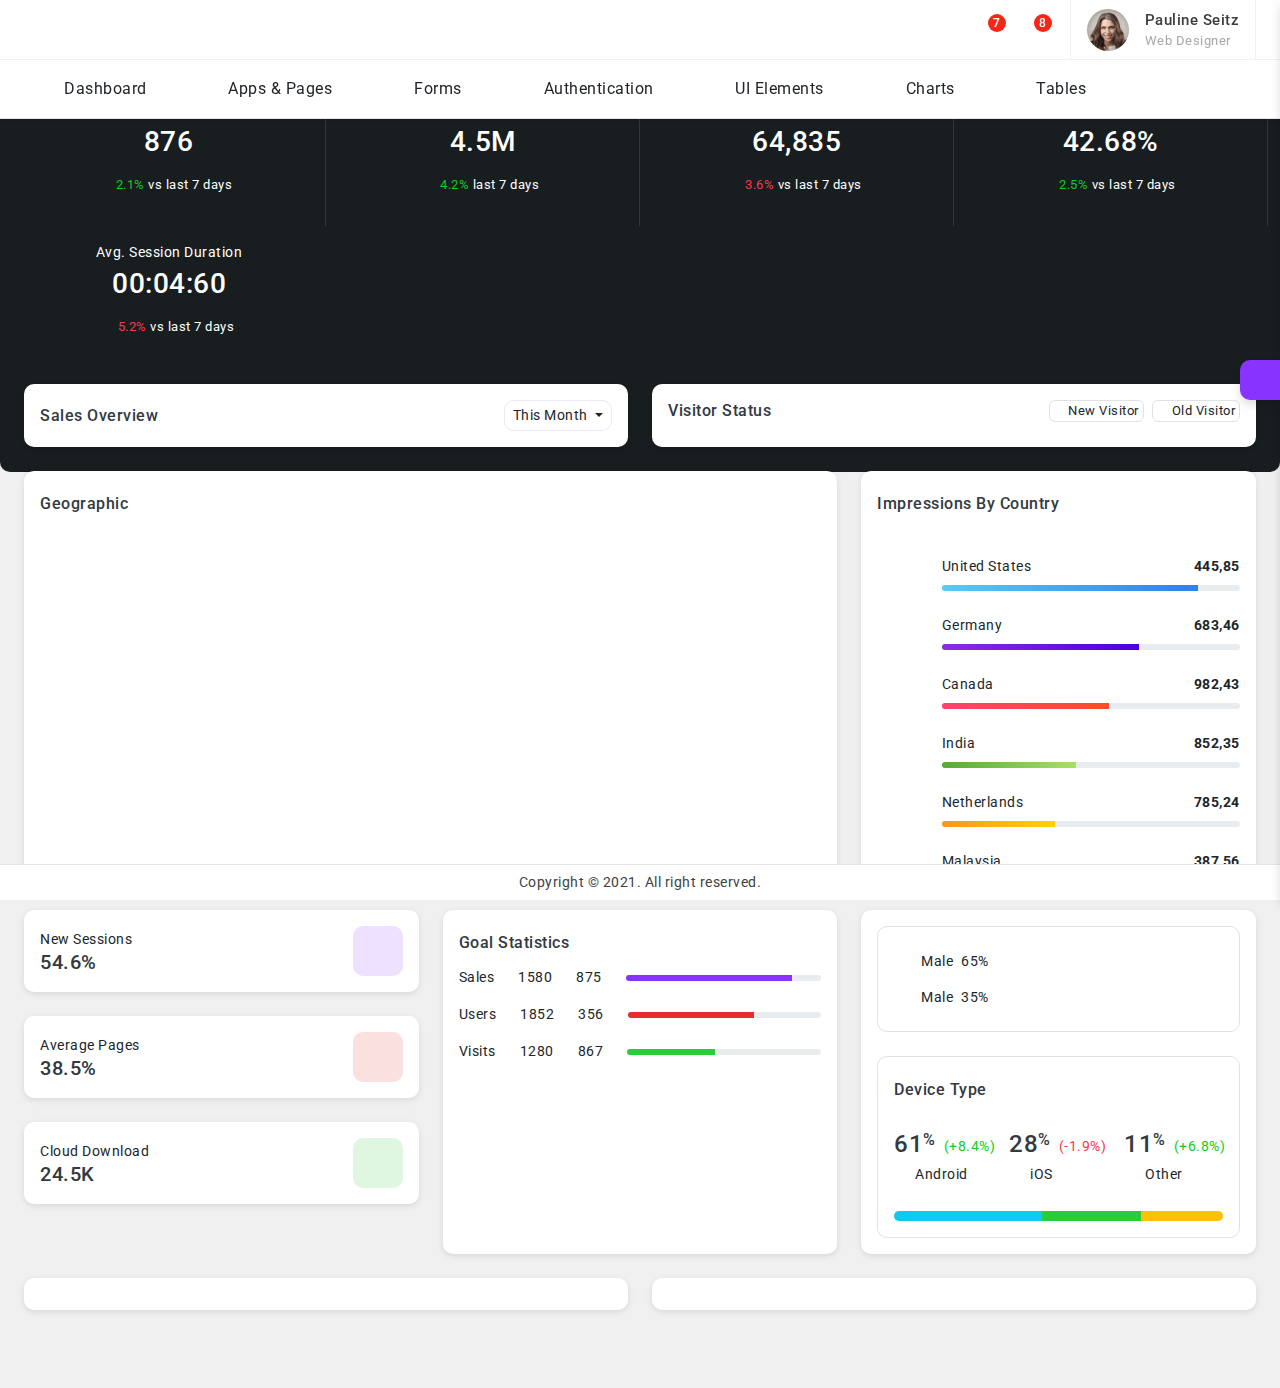
==== PetShelter/index.html @ c61b4581 "Added Bootstrap" ====
<!doctype html>
<html lang="en">

<head>
	<!-- Required meta tags -->
	<meta charset="utf-8">
	<meta name="viewport" content="width=device-width, initial-scale=1">
	<!--favicon-->
	<link rel="icon" href="assets/images/favicon-32x32.png" type="image/png" />
	<!--plugins-->
	<link href="assets/plugins/simplebar/css/simplebar.css" rel="stylesheet" />
	<link href="assets/plugins/perfect-scrollbar/css/perfect-scrollbar.css" rel="stylesheet" />
	<link href="assets/plugins/highcharts/css/highcharts.css" rel="stylesheet" />
	<link href="assets/plugins/vectormap/jquery-jvectormap-2.0.2.css" rel="stylesheet" />
	<!-- loader-->
	<link href="assets/css/pace.min.css" rel="stylesheet" />
	<script src="assets/js/pace.min.js"></script>
	<!-- Bootstrap CSS -->
	<link href="assets/css/bootstrap.min.css" rel="stylesheet">
	<link href="assets/css/bootstrap-extended.css" rel="stylesheet">
	<link href="https://fonts.googleapis.com/css2?family=Roboto:wght@400;500&display=swap" rel="stylesheet">
	<link href="assets/css/app.css" rel="stylesheet">
	<link href="assets/css/icons.css" rel="stylesheet">
	<!-- Theme Style CSS -->
	<link rel="stylesheet" href="assets/css/dark-theme.css" />
	<link rel="stylesheet" href="assets/css/semi-dark.css" />
	<link rel="stylesheet" href="assets/css/header-colors.css" />
	<title>Synadmin – Bootstrap5 Admin Template</title>
</head>

<body>
	<!--wrapper-->
	<div class="wrapper">
		<!--start header wrapper-->	
		<div class="header-wrapper">
			<!--start header -->
			<header>
				<div class="topbar d-flex align-items-center">
					<nav class="navbar navbar-expand gap-3">
						<div class="topbar-logo-header">
							<div class="">
								<img src="assets/images/logo-icon.png" class="logo-icon" alt="logo icon">
							</div>
							<div class="">
								<h4 class="logo-text">Synadmin</h4>
							</div>
						</div>
						<div class="mobile-toggle-menu d-block d-lg-none" data-bs-toggle="offcanvas" data-bs-target="#offcanvasNavbar"><i class='bx bx-menu'></i></div>
						<div class="top-menu-left d-none d-lg-block">
							<ul class="nav">
							  <li class="nav-item">
								<a class="nav-link" href="app-emailbox.html"><i class='bx bx-envelope'></i></a>
							  </li>
							  <li class="nav-item">
								<a class="nav-link" href="app-chat-box.html"><i class='bx bx-message'></i></a>
							  </li>
							  <li class="nav-item">
								<a class="nav-link" href="app-fullcalender.html"><i class='bx bx-calendar'></i></a>
							  </li>
							  <li class="nav-item">
								  <a class="nav-link" href="app-to-do.html"><i class='bx bx-check-square'></i></a>
							  </li>
						  </ul>
						 </div>
						<div class="search-bar flex-grow-1">
							<div class="position-relative search-bar-box">
								<input type="text" class="form-control search-control" placeholder="Type to search..."> <span class="position-absolute top-50 search-show translate-middle-y"><i class='bx bx-search'></i></span>
								<span class="position-absolute top-50 search-close translate-middle-y"><i class='bx bx-x'></i></span>
							</div>
						</div>
						<div class="top-menu ms-auto">
							<ul class="navbar-nav align-items-center gap-1">
								<li class="nav-item mobile-search-icon">
									<a class="nav-link" href="#"><i class='bx bx-search'></i>
									</a>
								</li>
								<li class="nav-item dark-mode d-none d-sm-flex">
									<a class="nav-link dark-mode-icon" href="javascript:;"><i class='bx bx-moon'></i>
									</a>
								</li>
								<li class="nav-item dropdown dropdown-large">
									<a class="nav-link dropdown-toggle dropdown-toggle-nocaret" href="#" role="button" data-bs-toggle="dropdown" aria-expanded="false">	<i class='bx bx-category'></i>
									</a>
									<div class="dropdown-menu dropdown-menu-end">
										<div class="row row-cols-3 g-3 p-3">
											<div class="col text-center">
												<div class="app-box mx-auto bg-gradient-cosmic text-white"><i class='bx bx-group'></i>
												</div>
												<div class="app-title">Teams</div>
											</div>
											<div class="col text-center">
												<div class="app-box mx-auto bg-gradient-burning text-white"><i class='bx bx-atom'></i>
												</div>
												<div class="app-title">Projects</div>
											</div>
											<div class="col text-center">
												<div class="app-box mx-auto bg-gradient-lush text-white"><i class='bx bx-shield'></i>
												</div>
												<div class="app-title">Tasks</div>
											</div>
											<div class="col text-center">
												<div class="app-box mx-auto bg-gradient-kyoto text-dark"><i class='bx bx-notification'></i>
												</div>
												<div class="app-title">Feeds</div>
											</div>
											<div class="col text-center">
												<div class="app-box mx-auto bg-gradient-blues text-dark"><i class='bx bx-file'></i>
												</div>
												<div class="app-title">Files</div>
											</div>
											<div class="col text-center">
												<div class="app-box mx-auto bg-gradient-moonlit text-white"><i class='bx bx-filter-alt'></i>
												</div>
												<div class="app-title">Alerts</div>
											</div>
										</div>
									</div>
								</li>
								<li class="nav-item dropdown dropdown-large">
									<a class="nav-link dropdown-toggle dropdown-toggle-nocaret position-relative" href="#" role="button" data-bs-toggle="dropdown" aria-expanded="false"> <span class="alert-count">7</span>
										<i class='bx bx-bell'></i>
									</a>
									<div class="dropdown-menu dropdown-menu-end">
										<a href="javascript:;">
											<div class="msg-header">
												<p class="msg-header-title">Notifications</p>
												<p class="msg-header-clear ms-auto">Marks all as read</p>
											</div>
										</a>
										<div class="header-notifications-list">
											<a class="dropdown-item" href="javascript:;">
												<div class="d-flex align-items-center">
													<div class="notify bg-light-primary text-primary"><i class="bx bx-group"></i>
													</div>
													<div class="flex-grow-1">
														<h6 class="msg-name">New Customers<span class="msg-time float-end">14 Sec
													ago</span></h6>
														<p class="msg-info">5 new user registered</p>
													</div>
												</div>
											</a>
											<a class="dropdown-item" href="javascript:;">
												<div class="d-flex align-items-center">
													<div class="notify bg-light-danger text-danger"><i class="bx bx-cart-alt"></i>
													</div>
													<div class="flex-grow-1">
														<h6 class="msg-name">New Orders <span class="msg-time float-end">2 min
													ago</span></h6>
														<p class="msg-info">You have recived new orders</p>
													</div>
												</div>
											</a>
											<a class="dropdown-item" href="javascript:;">
												<div class="d-flex align-items-center">
													<div class="notify bg-light-success text-success"><i class="bx bx-file"></i>
													</div>
													<div class="flex-grow-1">
														<h6 class="msg-name">24 PDF File<span class="msg-time float-end">19 min
													ago</span></h6>
														<p class="msg-info">The pdf files generated</p>
													</div>
												</div>
											</a>
											<a class="dropdown-item" href="javascript:;">
												<div class="d-flex align-items-center">
													<div class="notify bg-light-warning text-warning"><i class="bx bx-send"></i>
													</div>
													<div class="flex-grow-1">
														<h6 class="msg-name">Time Response <span class="msg-time float-end">28 min
													ago</span></h6>
														<p class="msg-info">5.1 min avarage time response</p>
													</div>
												</div>
											</a>
											<a class="dropdown-item" href="javascript:;">
												<div class="d-flex align-items-center">
													<div class="notify bg-light-info text-info"><i class="bx bx-home-circle"></i>
													</div>
													<div class="flex-grow-1">
														<h6 class="msg-name">New Product Approved <span
													class="msg-time float-end">2 hrs ago</span></h6>
														<p class="msg-info">Your new product has approved</p>
													</div>
												</div>
											</a>
											<a class="dropdown-item" href="javascript:;">
												<div class="d-flex align-items-center">
													<div class="notify bg-light-danger text-danger"><i class="bx bx-message-detail"></i>
													</div>
													<div class="flex-grow-1">
														<h6 class="msg-name">New Comments <span class="msg-time float-end">4 hrs
													ago</span></h6>
														<p class="msg-info">New customer comments recived</p>
													</div>
												</div>
											</a>
											<a class="dropdown-item" href="javascript:;">
												<div class="d-flex align-items-center">
													<div class="notify bg-light-success text-success"><i class='bx bx-check-square'></i>
													</div>
													<div class="flex-grow-1">
														<h6 class="msg-name">Your item is shipped <span class="msg-time float-end">5 hrs
													ago</span></h6>
														<p class="msg-info">Successfully shipped your item</p>
													</div>
												</div>
											</a>
											<a class="dropdown-item" href="javascript:;">
												<div class="d-flex align-items-center">
													<div class="notify bg-light-primary text-primary"><i class='bx bx-user-pin'></i>
													</div>
													<div class="flex-grow-1">
														<h6 class="msg-name">New 24 authors<span class="msg-time float-end">1 day
													ago</span></h6>
														<p class="msg-info">24 new authors joined last week</p>
													</div>
												</div>
											</a>
											<a class="dropdown-item" href="javascript:;">
												<div class="d-flex align-items-center">
													<div class="notify bg-light-warning text-warning"><i class='bx bx-door-open'></i>
													</div>
													<div class="flex-grow-1">
														<h6 class="msg-name">Defense Alerts <span class="msg-time float-end">2 weeks
													ago</span></h6>
														<p class="msg-info">45% less alerts last 4 weeks</p>
													</div>
												</div>
											</a>
										</div>
										<a href="javascript:;">
											<div class="text-center msg-footer">View All Notifications</div>
										</a>
									</div>
								</li>
								<li class="nav-item dropdown dropdown-large">
									<a class="nav-link dropdown-toggle dropdown-toggle-nocaret position-relative" href="#" role="button" data-bs-toggle="dropdown" aria-expanded="false"> <span class="alert-count">8</span>
										<i class='bx bx-comment'></i>
									</a>
									<div class="dropdown-menu dropdown-menu-end">
										<a href="javascript:;">
											<div class="msg-header">
												<p class="msg-header-title">Messages</p>
												<p class="msg-header-clear ms-auto">Marks all as read</p>
											</div>
										</a>
										<div class="header-message-list">
											<a class="dropdown-item" href="javascript:;">
												<div class="d-flex align-items-center">
													<div class="user-online">
														<img src="assets/images/avatars/avatar-1.png" class="msg-avatar" alt="user avatar">
													</div>
													<div class="flex-grow-1">
														<h6 class="msg-name">Daisy Anderson <span class="msg-time float-end">5 sec
													ago</span></h6>
														<p class="msg-info">The standard chunk of lorem</p>
													</div>
												</div>
											</a>
											<a class="dropdown-item" href="javascript:;">
												<div class="d-flex align-items-center">
													<div class="user-online">
														<img src="assets/images/avatars/avatar-2.png" class="msg-avatar" alt="user avatar">
													</div>
													<div class="flex-grow-1">
														<h6 class="msg-name">Althea Cabardo <span class="msg-time float-end">14
													sec ago</span></h6>
														<p class="msg-info">Many desktop publishing packages</p>
													</div>
												</div>
											</a>
											<a class="dropdown-item" href="javascript:;">
												<div class="d-flex align-items-center">
													<div class="user-online">
														<img src="assets/images/avatars/avatar-3.png" class="msg-avatar" alt="user avatar">
													</div>
													<div class="flex-grow-1">
														<h6 class="msg-name">Oscar Garner <span class="msg-time float-end">8 min
													ago</span></h6>
														<p class="msg-info">Various versions have evolved over</p>
													</div>
												</div>
											</a>
											<a class="dropdown-item" href="javascript:;">
												<div class="d-flex align-items-center">
													<div class="user-online">
														<img src="assets/images/avatars/avatar-4.png" class="msg-avatar" alt="user avatar">
													</div>
													<div class="flex-grow-1">
														<h6 class="msg-name">Katherine Pechon <span class="msg-time float-end">15
													min ago</span></h6>
														<p class="msg-info">Making this the first true generator</p>
													</div>
												</div>
											</a>
											<a class="dropdown-item" href="javascript:;">
												<div class="d-flex align-items-center">
													<div class="user-online">
														<img src="assets/images/avatars/avatar-5.png" class="msg-avatar" alt="user avatar">
													</div>
													<div class="flex-grow-1">
														<h6 class="msg-name">Amelia Doe <span class="msg-time float-end">22 min
													ago</span></h6>
														<p class="msg-info">Duis aute irure dolor in reprehenderit</p>
													</div>
												</div>
											</a>
											<a class="dropdown-item" href="javascript:;">
												<div class="d-flex align-items-center">
													<div class="user-online">
														<img src="assets/images/avatars/avatar-6.png" class="msg-avatar" alt="user avatar">
													</div>
													<div class="flex-grow-1">
														<h6 class="msg-name">Cristina Jhons <span class="msg-time float-end">2 hrs
													ago</span></h6>
														<p class="msg-info">The passage is attributed to an unknown</p>
													</div>
												</div>
											</a>
											<a class="dropdown-item" href="javascript:;">
												<div class="d-flex align-items-center">
													<div class="user-online">
														<img src="assets/images/avatars/avatar-7.png" class="msg-avatar" alt="user avatar">
													</div>
													<div class="flex-grow-1">
														<h6 class="msg-name">James Caviness <span class="msg-time float-end">4 hrs
													ago</span></h6>
														<p class="msg-info">The point of using Lorem</p>
													</div>
												</div>
											</a>
											<a class="dropdown-item" href="javascript:;">
												<div class="d-flex align-items-center">
													<div class="user-online">
														<img src="assets/images/avatars/avatar-8.png" class="msg-avatar" alt="user avatar">
													</div>
													<div class="flex-grow-1">
														<h6 class="msg-name">Peter Costanzo <span class="msg-time float-end">6 hrs
													ago</span></h6>
														<p class="msg-info">It was popularised in the 1960s</p>
													</div>
												</div>
											</a>
											<a class="dropdown-item" href="javascript:;">
												<div class="d-flex align-items-center">
													<div class="user-online">
														<img src="assets/images/avatars/avatar-9.png" class="msg-avatar" alt="user avatar">
													</div>
													<div class="flex-grow-1">
														<h6 class="msg-name">David Buckley <span class="msg-time float-end">2 hrs
													ago</span></h6>
														<p class="msg-info">Various versions have evolved over</p>
													</div>
												</div>
											</a>
											<a class="dropdown-item" href="javascript:;">
												<div class="d-flex align-items-center">
													<div class="user-online">
														<img src="assets/images/avatars/avatar-10.png" class="msg-avatar" alt="user avatar">
													</div>
													<div class="flex-grow-1">
														<h6 class="msg-name">Thomas Wheeler <span class="msg-time float-end">2 days
													ago</span></h6>
														<p class="msg-info">If you are going to use a passage</p>
													</div>
												</div>
											</a>
											<a class="dropdown-item" href="javascript:;">
												<div class="d-flex align-items-center">
													<div class="user-online">
														<img src="assets/images/avatars/avatar-11.png" class="msg-avatar" alt="user avatar">
													</div>
													<div class="flex-grow-1">
														<h6 class="msg-name">Johnny Seitz <span class="msg-time float-end">5 days
													ago</span></h6>
														<p class="msg-info">All the Lorem Ipsum generators</p>
													</div>
												</div>
											</a>
										</div>
										<a href="javascript:;">
											<div class="text-center msg-footer">View All Messages</div>
										</a>
									</div>
								</li>
							</ul>
						</div>
						<div class="user-box dropdown px-3">
							<a class="d-flex align-items-center nav-link dropdown-toggle dropdown-toggle-nocaret" href="#" role="button" data-bs-toggle="dropdown" aria-expanded="false">
								<img src="assets/images/avatars/avatar-2.png" class="user-img" alt="user avatar">
								<div class="user-info ps-3">
									<p class="user-name mb-0">Pauline Seitz</p>
									<p class="designattion mb-0">Web Designer</p>
								</div>
							</a>
							<ul class="dropdown-menu dropdown-menu-end">
								<li><a class="dropdown-item" href="javascript:;"><i class="bx bx-user"></i><span>Profile</span></a>
								</li>
								<li><a class="dropdown-item" href="javascript:;"><i class="bx bx-cog"></i><span>Settings</span></a>
								</li>
								<li><a class="dropdown-item" href="javascript:;"><i class='bx bx-home-circle'></i><span>Dashboard</span></a>
								</li>
								<li><a class="dropdown-item" href="javascript:;"><i class='bx bx-dollar-circle'></i><span>Earnings</span></a>
								</li>
								<li><a class="dropdown-item" href="javascript:;"><i class='bx bx-download'></i><span>Downloads</span></a>
								</li>
								<li>
									<div class="dropdown-divider mb-0"></div>
								</li>
								<li><a class="dropdown-item" href="javascript:;"><i class='bx bx-log-out-circle'></i><span>Logout</span></a>
								</li>
							</ul>
						</div>
					</nav>
				</div>
			</header>
			<!--end header -->
			<!--navigation-->
			<div class="primary-menu">
				<nav class="navbar navbar-expand-lg align-items-center">
				   <div class="offcanvas offcanvas-start" tabindex="-1" id="offcanvasNavbar" aria-labelledby="offcanvasNavbarLabel">
					 <div class="offcanvas-header border-bottom">
						 <div class="d-flex align-items-center">
							 <div class="">
								 <img src="assets/images/logo-icon.png" class="logo-icon" alt="logo icon">
							 </div>
							 <div class="">
								 <h4 class="logo-text">Synadmin</h4>
							 </div>
						 </div>
					   <button type="button" class="btn-close" data-bs-dismiss="offcanvas" aria-label="Close"></button>
					 </div>
					 <div class="offcanvas-body">
					   <ul class="navbar-nav align-items-center flex-grow-1">
						 <li class="nav-item dropdown">
							 <a class="nav-link dropdown-toggle dropdown-toggle-nocaret" href="javascript:;" data-bs-toggle="dropdown">
								 <div class="parent-icon"><i class='bx bx-home-alt'></i>
								 </div>
								 <div class="menu-title d-flex align-items-center">Dashboard</div>
								 <div class="ms-auto dropy-icon"><i class='bx bx-chevron-down'></i></div>
							 </a>
							 <ul class="dropdown-menu">
							   <li><a class="dropdown-item" href="index.html"><i class='bx bx-pie-chart-alt'></i>Analytics</a></li>
							   <li><a class="dropdown-item" href="index2.html"><i class='bx bx-shield-alt-2'></i>Sales</a></li>
							   <li><a class="dropdown-item" href="index3.html"><i class='bx bx-cart'></i>eCommerce</a></li>
							   <li><a class="dropdown-item" href="index4.html"><i class='bx bx-window-alt'></i>Alternate</a></li>
							   <li><a class="dropdown-item" href="index5.html"><i class='bx bx-briefcase'></i>Hospitality</a></li>
							 </ul>
						   </li>
						   <li class="nav-item dropdown">
							 <a class="nav-link dropdown-toggle dropdown-toggle-nocaret" href="javascript:;" data-bs-toggle="dropdown">
								 <div class="parent-icon"><i class='bx bx-cube'></i>
								 </div>
								 <div class="menu-title d-flex align-items-center">Apps & Pages</div>
								 <div class="ms-auto dropy-icon"><i class='bx bx-chevron-down'></i></div>
							 </a>
							 <ul class="dropdown-menu">
							   <li><a class="dropdown-item" href="app-emailbox.html"><i class='bx bx-envelope'></i>Email</a></li>
							   <li><a class="dropdown-item" href="app-chat-box.html"><i class='bx bx-conversation' ></i>Chat Box</a></li>
							   <li><a class="dropdown-item" href="app-file-manager.html"><i class='bx bx-file' ></i>File Manager</a></li>
							   <li><a class="dropdown-item" href="app-contact-list.html"><i class='bx bx-microphone' ></i>Contacts</a></li>
							   <li><a class="dropdown-item" href="app-to-do.html"><i class='bx bx-check-shield'></i>Todo</a></li>
							   <li><a class="dropdown-item" href="app-invoice.html"><i class='bx bx-printer' ></i>Invoice</a></li>
							   <li class="nav-item dropend">
								 <a class="dropdown-item dropdown-toggle dropdown-toggle-nocaret" href="javascript:;"><i class='bx bx-file'></i>Pages</a>
								 <ul class="dropdown-menu submenu">
									 <li class="nav-item dropend"><a class="dropdown-item dropdown-toggle dropdown-toggle-nocaret" href="javascript:;"><i class='bx bx-radio-circle'></i>Error</a>
										 <ul class="dropdown-menu">
											 <li><a class="dropdown-item" href="errors-404-error.html"><i class='bx bx-radio-circle'></i>404 Error</a></li>
											 <li><a class="dropdown-item" href="errors-500-error.html"><i class='bx bx-radio-circle'></i>500 rror</a></li>
											 <li><a class="dropdown-item" href="errors-coming-soon.html"><i class='bx bx-radio-circle'></i>Coming Soon</a></li>
											 <li><a class="dropdown-item" href="error-blank-page.html"><i class='bx bx-radio-circle'></i>Blank Page</a></li>
										   </ul>
									 </li>
									 <li><a class="dropdown-item" href="user-profile.html"><i class='bx bx-radio-circle'></i>User Profile</a></li>
									 <li><a class="dropdown-item" href="timeline.html"><i class='bx bx-radio-circle'></i>Timeline</a></li>
									 <li><a class="dropdown-item" href="faq.html"><i class='bx bx-radio-circle'></i>FAQ</a></li>
									 <li><a class="dropdown-item" href="pricing-table.html"><i class='bx bx-radio-circle'></i>Pricing</a></li>
								   </ul>
							   </li>
							 </ul>
						   </li>
						   <li class="nav-item dropdown">
							 <a class="nav-link dropdown-toggle dropdown-toggle-nocaret" href="javascript:;" data-bs-toggle="dropdown">
								 <div class="parent-icon"><i class='bx bx-message-square-edit'></i>
								 </div>
								 <div class="menu-title d-flex align-items-center">Forms</div>
								 <div class="ms-auto dropy-icon"><i class='bx bx-chevron-down'></i></div>
							 </a>
							 <ul class="dropdown-menu">
								 <li> <a class="dropdown-item" href="form-elements.html"><i class='bx bx-message-square-dots'></i>Form Elements</a>
								 </li>
								 <li> <a class="dropdown-item" href="form-input-group.html"><i class='bx bx-book-content' ></i>Input Groups</a>
								 </li>
								 <li> <a class="dropdown-item" href="form-layouts.html"><i class='bx bx-layer'></i>Forms Layouts</a>
								 </li>
								 <li> <a class="dropdown-item" href="form-validations.html"><i class='bx bx-file-blank' ></i>Form Validation</a>
								 </li>
								 <li> <a class="dropdown-item" href="form-wizard.html"><i class='bx bx-glasses'></i>Form Wizard</a>
								 </li>
								 <li> <a class="dropdown-item" href="form-text-editor.html"><i class='bx bx-edit'></i>Text Editor</a>
								 </li>
								 <li> <a class="dropdown-item" href="form-file-upload.html"><i class='bx bx-upload'></i>File Upload</a>
								 </li>
								 <li> <a class="dropdown-item" href="form-date-time-pickes.html"><i class='bx bx-calendar-check' ></i>Date Pickers</a>
								 </li>
								 <li> <a class="dropdown-item" href="form-select2.html"><i class='bx bx-check-double'></i>Select2</a>
								 </li>
							 </ul>
						   </li>
						   <li class="nav-item dropdown">
							<a class="nav-link dropdown-toggle dropdown-toggle-nocaret" href="javascript:;" data-bs-toggle="dropdown">
								<div class="parent-icon"><i class="bx bx-grid-alt"></i>
								</div>
								<div class="menu-title d-flex align-items-center">Authentication</div>
								<div class="ms-auto dropy-icon"><i class='bx bx-chevron-down'></i></div>
							</a>
							<ul class="dropdown-menu">
								<li><a class="dropdown-item" href="authentication-signin.html"><i class='bx bx-radio-circle'></i>Sign In</a></li>
								<li><a class="dropdown-item" href="authentication-signup.html"><i class='bx bx-radio-circle'></i>Sign Up</a></li>
								<li><a class="dropdown-item" href="authentication-signin-with-header-footer.html"><i class='bx bx-radio-circle'></i>Sign In Header</a></li>
								<li><a class="dropdown-item" href="authentication-signup-with-header-footer.html"><i class='bx bx-radio-circle'></i>Sign Up Header</a></li>
								<li><a class="dropdown-item" href="authentication-forgot-password.html"><i class='bx bx-radio-circle'></i>Forgot Password</a></li>
								<li><a class="dropdown-item" href="authentication-reset-password.html"><i class='bx bx-radio-circle'></i>Reset Password</a></li>
							  </ul>
						  </li>
						   <li class="nav-item dropdown">
							 <a class="nav-link dropdown-toggle dropdown-toggle-nocaret" href="javascript:;" data-bs-toggle="dropdown">
								 <div class="parent-icon"><i class='bx bx-briefcase-alt'></i>
								 </div>
								 <div class="menu-title d-flex align-items-center">UI Elements</div>
								 <div class="ms-auto dropy-icon"><i class='bx bx-chevron-down'></i></div>
							 </a>
							 <ul class="dropdown-menu">
							   <li> <a class="dropdown-item" href="widgets.html"><i class='bx bx-wine'></i>Widgets</a></li>
							   <li class="nav-item dropend">
								 <a class="dropdown-item dropdown-toggle dropdown-toggle-nocaret" href="javascript:;"><i class='bx bx-cart' ></i>eCommerce</a>
								 <ul class="dropdown-menu submenu">
									 <li><a class="dropdown-item" href="ecommerce-products.html"><i class='bx bx-radio-circle'></i>Products</a></li>
									 <li><a class="dropdown-item" href="ecommerce-products-details.html"><i class='bx bx-radio-circle'></i>Product Details</a></li>
									 <li><a class="dropdown-item" href="ecommerce-add-new-products.html"><i class='bx bx-radio-circle'></i>Add New Products</a></li>
									 <li><a class="dropdown-item" href="ecommerce-orders.html"><i class='bx bx-radio-circle'></i>Orders</a></li>
								   </ul>
							   </li>
							   <li class="nav-item dropend">
								 <a class="dropdown-item dropdown-toggle dropdown-toggle-nocaret" href="javascript:;"><i class='bx bx-ghost'></i>Components</a>
								 <ul class="dropdown-menu scroll-menu">
									 <li><a class="dropdown-item" href="component-alerts.html"><i class='bx bx-radio-circle'></i>Alerts</a></li>
									 <li><a class="dropdown-item" href="component-accordions.html"><i class='bx bx-radio-circle'></i>Accordions</a></li>
									 <li><a class="dropdown-item" href="component-badges.html"><i class='bx bx-radio-circle'></i>Badges</a></li>
									 <li><a class="dropdown-item" href="component-buttons.html"><i class='bx bx-radio-circle'></i>Buttons</a></li>
									 <li><a class="dropdown-item" href="component-cards.html"><i class='bx bx-radio-circle'></i>Cards</a></li>
									 <li><a class="dropdown-item" href="component-carousels.html"><i class='bx bx-radio-circle'></i>Carousels</a></li>
									 <li><a class="dropdown-item" href="component-list-groups.html"><i class='bx bx-radio-circle'></i>List Groups</a></li>
									 <li><a class="dropdown-item" href="component-media-object.html"><i class='bx bx-radio-circle'></i>Media Objects</a></li>
									 <li><a class="dropdown-item" href="component-modals.html"><i class='bx bx-radio-circle'></i>Modals</a></li>
									 <li><a class="dropdown-item" href="component-navs-tabs.html"><i class='bx bx-radio-circle'></i>Navs & Tabs</a></li>
									 <li><a class="dropdown-item" href="component-navbar.html"><i class='bx bx-radio-circle'></i>Navbar</a></li>
									 <li><a class="dropdown-item" href="component-paginations.html"><i class='bx bx-radio-circle'></i>Pagination</a></li>
									 <li><a class="dropdown-item" href="component-popovers-tooltips.html"><i class='bx bx-radio-circle'></i>Popovers & Tooltips</a></li>
									 <li><a class="dropdown-item" href="component-progress-bars.html"><i class='bx bx-radio-circle'></i>Progress</a></li>
									 <li><a class="dropdown-item" href="component-spinners.html"><i class='bx bx-radio-circle'></i>Spinners</a></li>
									 <li><a class="dropdown-item" href="component-notifications.html"><i class='bx bx-radio-circle'></i>Notifications</a></li>
									 <li><a class="dropdown-item" href="component-avtars-chips.html"><i class='bx bx-radio-circle'></i>Avatrs & Chips</a></li>
								   </ul>
							   </li>
							   <li class="nav-item dropend">
								 <a class="dropdown-item dropdown-toggle dropdown-toggle-nocaret" href="javascript:;"><i class='bx bx-card' ></i>Content</a>
								 <ul class="dropdown-menu submenu">
									 <li><a class="dropdown-item" href="content-grid-system.html"><i class='bx bx-radio-circle'></i>Grid System</a></li>
									 <li><a class="dropdown-item" href="content-typography.html"><i class='bx bx-radio-circle'></i>Typography</a></li>
									 <li><a class="dropdown-item" href="content-text-utilities.html"><i class='bx bx-radio-circle'></i>Text Utilities</a></li>
								   </ul>
							   </li>
							   <li class="nav-item dropend">
								 <a class="dropdown-item dropdown-toggle dropdown-toggle-nocaret" href="javascript:;"><i class='bx bx-droplet' ></i>Icons</a>
								 <ul class="dropdown-menu submenu">
									 <li><a class="dropdown-item" href="icons-line-icons.html"><i class='bx bx-radio-circle'></i>Line Icons</a></li>
									 <li><a class="dropdown-item" href="icons-boxicons.html"><i class='bx bx-radio-circle'></i>Boxicons</a></li>
									 <li><a class="dropdown-item" href="icons-feather-icons.html"><i class='bx bx-radio-circle'></i>Feather Icons</a></li>
								   </ul>
							   </li>
							 </ul>
						   </li>
						   <li class="nav-item dropdown">
							 <a class="nav-link dropdown-toggle dropdown-toggle-nocaret" href="javascript:;" data-bs-toggle="dropdown">
								 <div class="parent-icon"><i class='bx bx-line-chart'></i>
								 </div>
								 <div class="menu-title d-flex align-items-center">Charts</div>
								 <div class="ms-auto dropy-icon"><i class='bx bx-chevron-down'></i></div>
							 </a>
							 <ul class="dropdown-menu">
							   <li><a class="dropdown-item" href="charts-apex-chart.html"><i class='bx bx-bar-chart-alt-2' ></i>Apex</a></li>
							   <li><a class="dropdown-item" href="charts-chartjs.html"><i class='bx bx-line-chart'></i>Chartjs</a></li>
							   <li><a class="dropdown-item" href="charts-highcharts.html"><i class='bx bx-pie-chart-alt'></i>HighCharts</a></li>
							   <li class="nav-item dropend">
								 <a class="dropdown-item dropdown-toggle dropdown-toggle-nocaret" href="javascript:;"><i class='bx bx-map-pin'></i>Maps</a>
								 <ul class="dropdown-menu submenu">
									 <li><a class="dropdown-item" href="map-google-maps.html"><i class='bx bx-radio-circle'></i>Google Maps</a></li>
									 <li><a class="dropdown-item" href="map-vector-maps.html"><i class='bx bx-radio-circle'></i>Vector Maps</a></li>
								  </ul>
							   </li>
							 </ul>
						   </li>
						   <li class="nav-item dropdown">
							 <a class="nav-link dropdown-toggle dropdown-toggle-nocaret" href="javascript:;" data-bs-toggle="dropdown">
								 <div class="parent-icon"><i class="bx bx-grid-alt"></i>
								 </div>
								 <div class="menu-title d-flex align-items-center">Tables</div>
								 <div class="ms-auto dropy-icon"><i class='bx bx-chevron-down'></i></div>
							 </a>
							 <ul class="dropdown-menu">
							   <li><a class="dropdown-item" href="table-basic-table.html"><i class='bx bx-table'></i>Basic Table</a></li>
							   <li><a class="dropdown-item" href="table-datatable.html"><i class='bx bx-data' ></i>Data Table</a></li>
							 </ul>
						   </li>
					   </ul>
					 </div>
				   </div>
			   </nav>
		 </div>
		 <!--end navigation-->
		   </div>
		   <!--end header wrapper-->
		<!--start page wrapper -->
		<div class="page-wrapper">
			<div class="page-content">

             <div class="dash-wrapper dash-header">
                 <div class="row row-cols-1 row-cols-md-2 row-cols-xl-4 row-cols-xxl-5">
					 <div class="col border-end border-light-2">
						 <div class="card bg-transparent shadow-none mb-0">
							 <div class="card-body text-center">
                                <p class="mb-1 text-white">Sessions</p>  
								<h3 class="mb-3 text-white">876</h3>
								<p class="font-13 text-white"><span class="text-success"><i class="lni lni-arrow-up"></i>2.1%</span> vs last 7 days</p>
								<div id="chart1"></div>
							 </div>
						 </div>
					 </div>
					 <div class="col border-end border-light-2">
						<div class="card bg-transparent shadow-none mb-0">
							<div class="card-body text-center">
							   <p class="mb-1 text-white">Total Users</p>  
							   <h3 class="mb-3 text-white">4.5M</h3>
							   <p class="font-13 text-white"><span class="text-success"><i class="lni lni-arrow-up"></i> 4.2% </span> last 7 days</p>
							   <div id="chart2"></div>
							</div>
						</div>
					</div>
					<div class="col border-end border-light-2">
						<div class="card bg-transparent shadow-none mb-0">
							<div class="card-body text-center">
							   <p class="mb-1 text-white">Page Views</p>  
							   <h3 class="mb-3 text-white">64,835</h3>
							   <p class="font-13 text-white"><span class="text-danger"><i class="lni lni-arrow-down"></i> 3.6%</span> vs last 7 days</p>
							   <div id="chart3"></div>
							</div>
						</div>
					</div>
					<div class="col border-end border-light-2">
						<div class="card bg-transparent shadow-none mb-0">
							<div class="card-body text-center">
							   <p class="mb-1 text-white">Bounce Rate</p>  
							   <h3 class="mb-3 text-white">42.68%</h3>
							   <p class="font-13 text-white"><span class="text-success"><i class="lni lni-arrow-up"></i> 2.5%</span> vs last 7 days</p>
							   <div id="chart4"></div>
							</div>
						</div>
					</div>
					<div class="col">
						<div class="card bg-transparent shadow-none mb-0">
							<div class="card-body text-center">
							   <p class="mb-1 text-white">Avg. Session Duration</p>  
							   <h3 class="mb-3 text-white">00:04:60</h3>
							   <p class="font-13 text-white"><span class="text-danger"><i class="lni lni-arrow-down"></i> 5.2%</span> vs last 7 days</p>
							   <div id="chart5"></div>
							</div>
						</div>
					</div>
				 </div><!--end row-->
			 </div>

			  <div class="row row-cols-1 row-cols-xl-2">
				<div class="col d-flex">
					<div class="card radius-10 w-100">
						<div class="card-body">
							<div class="d-flex align-items-center">
								<div>
									<h6 class="mb-0">Sales Overview</h6>
								</div>
								  <div class="dropdown ms-auto">
										<button class="btn btn-white btn-sm radius-10 dropdown-toggle" type="button" id="dropdownMenuButton" data-bs-toggle="dropdown" aria-expanded="false">
											This Month
										</button>
										<ul class="dropdown-menu" aria-labelledby="dropdownMenuButton">
											<li><a class="dropdown-item" href="#">This Week</a></li>
											<li><a class="dropdown-item" href="#">This Month</a></li>
											<li><a class="dropdown-item" href="#">This Year</a></li>
										</ul>
									</div>
							</div>
						  <div id="chart6"></div>
						</div>
					</div>
				</div>
				<div class="col d-flex">
					<div class="card radius-10 w-100">
						<div class="card-body">
							<div class="d-flex align-items-center">
								<div>
									<h6 class="mb-0">Visitor Status</h6>
								</div>
								<div class="d-flex align-items-center ms-auto font-13 gap-2">
									<span class="border px-1 rounded cursor-pointer"><i class='bx bxs-circle text-primary me-1'></i>New Visitor</span>
									<span class="border px-1 rounded cursor-pointer"><i class='bx bxs-circle text-sky-light me-1'></i>Old Visitor</span>
								</div>
							</div>
						  <div id="chart7"></div>
						</div>
					</div>
				</div>
			  </div><!--end row-->

			  <div class="row">
				  <div class="col-12 col-lg-8 d-flex">
                     <div class="card radius-10 w-100">
						 <div class="card-body">
							<div class="d-flex align-items-center">
								<div>
									<h6 class="mb-0">Geographic</h6>
								</div>
								<div class="font-22 ms-auto"><i class="bx bx-dots-horizontal-rounded"></i>
								</div>
							</div>
                            <div class="" id="geographic-map"></div>
						 </div>
					 </div>
				  </div>
				  <div class="col-12 col-lg-4 d-flex">
					<div class="card radius-10 w-100">
						<div class="card-body">
							<div class="d-flex align-items-center">
								<div>
									<h6 class="mb-0">Impressions By Country</h6>
								</div>
								<div class="font-22 ms-auto"><i class="bx bx-dots-horizontal-rounded"></i>
								</div>
							</div>
						</div>
						<div class="dashboard-top-countries mb-3 p-3">

							<div class="row mb-4">
								<div class="col-2">
									<img src="assets/images/icons/united-states.png" width="42" alt="">
								</div>
								<div class="col">
									<p class="mb-2">United States <strong class="float-end">445,85</strong></p>
									<div class="progress radius-10" style="height:6px;">
										<div class="progress-bar bg-gradient-blues" role="progressbar" style="width: 86%"></div>
									</div>
								</div>
							</div>
							<div class="row mb-4">
								<div class="col-2">
									<img src="assets/images/icons/germany.png" width="42" alt="">
								</div>
								<div class="col">
									<p class="mb-2">Germany <strong class="float-end">683,46</strong></p>
									<div class="progress radius-10" style="height:6px;">
										<div class="progress-bar bg-gradient-cosmic" role="progressbar" style="width: 66%"></div>
									</div>
								</div>
							</div>
							<div class="row mb-4">
								<div class="col-2">
									<img src="assets/images/icons/canada.png" width="42" alt="">
								</div>
								<div class="col">
									<p class="mb-2">Canada <strong class="float-end">982,43</strong></p>
									<div class="progress radius-10" style="height:6px;">
										<div class="progress-bar bg-gradient-burning" role="progressbar" style="width: 56%"></div>
									</div>
								</div>
							</div>
							<div class="row mb-4">
								<div class="col-2">
									<img src="assets/images/icons/india.png" width="42" alt="">
								</div>
								<div class="col">
									<p class="mb-2">India <strong class="float-end">852,35</strong></p>
									<div class="progress radius-10" style="height:6px;">
										<div class="progress-bar bg-gradient-lush" role="progressbar" style="width: 45%"></div>
									</div>
								</div>
							</div>
							<div class="row mb-4">
								<div class="col-2">
									<img src="assets/images/icons/netherlands.png" width="42" alt="">
								</div>
								<div class="col">
									<p class="mb-2">Netherlands <strong class="float-end">785,24</strong></p>
									<div class="progress radius-10" style="height:6px;">
										<div class="progress-bar bg-gradient-kyoto" role="progressbar" style="width: 38%"></div>
									</div>
								</div>
							</div>
							<div class="row mb-0">
								<div class="col-2">
									<img src="assets/images/icons/malaysia.png" width="42" alt="">
								</div>
								<div class="col">
									<p class="mb-2">Malaysia <strong class="float-end">387,56</strong></p>
									<div class="progress radius-10" style="height:6px;">
										<div class="progress-bar bg-gradient-moonlit" role="progressbar" style="width: 28%"></div>
									</div>
								</div>
							</div>

						</div>
					</div>
				 </div>
			  </div><!--end row-->

			  <div class="row row-cols-1 row-cols-lg-2 row-cols-xl-3">
				<div class="col-12 col-lg-4  d-flex">
				  <div class="card radius-10 p-0 w-100 bg-transparent shadow-none">
					<div class="card radius-10">
						<div class="card-body">
							<div class="d-flex align-items-center">
								<div>
									<p class="mb-0">New Sessions</p>
									<h5 class="mb-0">54.6%</h5>
								</div>
								<div class="widgets-icons bg-light-primary text-primary ms-auto"><i class="bx bxs-cookie"></i></div>
							</div>
							<div id="chart8"></div>
						</div>
					</div>
					<div class="card radius-10">
						<div class="card-body">
							<div class="d-flex align-items-center">
								<div>
									<p class="mb-0">Average Pages</p>
									<h5 class="mb-0">38.5%</h5>
								</div>
								<div class="widgets-icons bg-light-danger text-danger ms-auto"><i class="bx bxs-bookmark-alt-plus"></i></div>
							</div>
							<div id="chart9"></div>
						</div>
					</div>
					<div class="card radius-10 mb-0">
						<div class="card-body">
							<div class="d-flex align-items-center">
								<div>
									<p class="mb-0">Cloud Download</p>
									<h5 class="mb-0">24.5K</h5>
								</div>
								<div class="widgets-icons bg-light-success text-success ms-auto"><i class="bx bxs-cloud-download"></i></div>
							</div>
							<div id="chart10"></div>
						</div>
					</div>
				 </div>
				</div>
				 <div class="col-12 col-lg-4  d-flex">
					<div class="card radius-10 w-100">
						<div class="card-body">
							<div class="d-flex align-items-center">
								<div>
									<h6 class="mb-0">Goal Statistics</h6>
								</div>
								<div class="font-22 ms-auto"><i class="bx bx-dots-horizontal-rounded"></i>
								</div>
							</div>
							<div id="chart11"></div>
							 <div class="row align-items-center py-2">
								 <div class="col-auto">
                                    <p class="mb-0">Sales</p>
								 </div>
								 <div class="col-auto">
									<p class="mb-0">1580</p>
								</div>
								<div class="col-auto">
									<p class="mb-0">875</p>
								</div>
								<div class="col">
									<div class="progress radius-10 mb-0" style="height:6px;">
										<div class="progress-bar bg-primary" role="progressbar" style="width: 85%"></div>
									</div>
								</div>
							 </div><!--end row-->

							 <div class="row align-items-center py-2">
								<div class="col-auto">
								   <p class="mb-0">Users</p>
								</div>
								<div class="col-auto">
								   <p class="mb-0">1852</p>
							   </div>
							   <div class="col-auto">
								   <p class="mb-0">356</p>
							   </div>
							   <div class="col">
								   <div class="progress radius-10 mb-0" style="height:6px;">
									   <div class="progress-bar bg-danger" role="progressbar" style="width: 65%"></div>
								   </div>
							   </div>
							</div><!--end row-->
							
							<div class="row align-items-center py-2">
								<div class="col-auto">
								   <p class="mb-0">Visits</p>
								</div>
								<div class="col-auto">
								   <p class="mb-0">1280</p>
							   </div>
							   <div class="col-auto">
								   <p class="mb-0">867</p>
							   </div>
							   <div class="col">
								   <div class="progress radius-10 mb-0" style="height:6px;">
									   <div class="progress-bar bg-success" role="progressbar" style="width: 45%"></div>
								   </div>
							   </div>
							</div><!--end row-->
						</div>
					</div>
				  </div>
				  <div class="col-12 col-lg-4 d-flex">
					<div class="card radius-10 p-0 w-100 p-3">
					 <div class="card radius-10 shadow-none bg-transparent border">
						<div class="card-body">
							<div class="d-flex align-items-center justify-content-center justify-content-lg-start">
								<div id="chart12"></div>
                                <div class="">
									<p class="mb-0 d-flex align-items-center"><i class='bx bx-male text-danger fs-4'></i><span class="mx-2">Male</span><span>65%</span></p>
									<p class="mb-0 d-flex align-items-center"><i class='bx bx-female text-primary fs-4'></i><span class="mx-2">Male</span><span>35%</span></p>
								</div>
							</div>
						</div>
					</div>
					<div class="card radius-10 mb-0 shadow-none bg-transparent mb-0 border">
						<div class="card-body">
							<div class="d-flex align-items-center mb-4">
								<div>
									<h6 class="mb-0">Device Type</h6>
								</div>
								<div class="font-22 ms-auto"><i class="bx bx-dots-horizontal-rounded"></i>
								</div>
							</div>
							<div class="row row-cols-3 g-3">
								<div class="col">
									<div class="d-flex gap-2">
										<h4 class="mb-1 d-flex">61 <span class="align-self-start fs-6">%</span></h4>
										<p class="mb-0 align-self-center text-success">(+8.4%)</p>
									</div>
									<p class="mb-0 d-flex align-items-center"><i class='bx bxs-circle text-info fs-6'></i><span class="mx-2">Android</span></p>
								</div>
								<div class="col">
									<div class="d-flex gap-2">
										<h4 class="mb-1 d-flex">28 <span class="align-self-start fs-6">%</span></h4>
										<p class="mb-0 align-self-center text-danger">(-1.9%)</p>
									</div>
									<p class="mb-0 d-flex align-items-center"><i class='bx bxs-circle text-success fs-6'></i><span class="mx-2">iOS</span></p>
								</div>
								<div class="col">
									<div class="d-flex gap-2">
										<h4 class="mb-1 d-flex">11 <span class="align-self-start fs-6">%</span></h4>
										<p class="mb-0 align-self-center text-success">(+6.8%)</p>
									</div>
									<p class="mb-0 d-flex align-items-center"><i class='bx bxs-circle text-warning fs-6'></i><span class="mx-2">Other</span></p>
								</div>
							</div>

							<div class="progress radius-10 mt-4" style="height: 10px">
								<div class="progress-bar bg-info" role="progressbar" style="width: 45%" aria-valuenow="15" aria-valuemin="0" aria-valuemax="100"></div>
								<div class="progress-bar bg-success" role="progressbar" style="width: 30%" aria-valuenow="30" aria-valuemin="0" aria-valuemax="100"></div>
								<div class="progress-bar bg-warning" role="progressbar" style="width: 25%" aria-valuenow="20" aria-valuemin="0" aria-valuemax="100"></div>
							</div>
							
						</div>
					</div>
				   </div>
				  </div>
			  </div><!--end row-->

			  <div class="row">
				  <div class="col-12 col-lg-6">
					  <div class="card radius-10">
						  <div class="card-body">
							<div id="chart13"></div>
						  </div>
					  </div>
				  </div>
				  <div class="col-12 col-lg-6">
					<div class="card radius-10">
						<div class="card-body">
							<div id="chart14"></div>
						  </div>
					</div>
				</div>
			  </div><!--end row-->
			</div>
		</div>
		<!--end page wrapper -->
		<!--Start Back To Top Button--> <a href="javaScript:;" class="back-to-top"><i class='bx bxs-up-arrow-alt'></i></a>
		<!--End Back To Top Button-->
		<footer class="page-footer">
			<p class="mb-0">Copyright © 2021. All right reserved.</p>
		</footer>
	</div>
	<!--end wrapper-->
	<!--start switcher-->
	<div class="switcher-wrapper">
		<div class="switcher-btn"> <i class='bx bx-cog bx-spin'></i>
		</div>
		<div class="switcher-body">
			<div class="d-flex align-items-center">
				<h5 class="mb-0 text-uppercase">Theme Customizer</h5>
				<button type="button" class="btn-close ms-auto close-switcher" aria-label="Close"></button>
			</div>
			<hr/>
			<h6 class="mb-0">Theme Styles</h6>
			<hr/>
			<div class="d-flex align-items-center justify-content-between">
				<div class="form-check">
					<input class="form-check-input" type="radio" name="flexRadioDefault" id="lightmode" checked>
					<label class="form-check-label" for="lightmode">Light</label>
				</div>
				<div class="form-check">
					<input class="form-check-input" type="radio" name="flexRadioDefault" id="darkmode">
					<label class="form-check-label" for="darkmode">Dark</label>
				</div>
				<div class="form-check">
					<input class="form-check-input" type="radio" name="flexRadioDefault" id="semidark">
					<label class="form-check-label" for="semidark">Semi Dark</label>
				</div>
			</div>
			<hr/>
			<div class="form-check">
				<input class="form-check-input" type="radio" id="minimaltheme" name="flexRadioDefault">
				<label class="form-check-label" for="minimaltheme">Minimal Theme</label>
			</div>
			<hr/>
			<h6 class="mb-0">Header Colors</h6>
			<hr/>
			<div class="header-colors-indigators">
				<div class="row row-cols-auto g-3">
					<div class="col">
						<div class="indigator headercolor1" id="headercolor1"></div>
					</div>
					<div class="col">
						<div class="indigator headercolor2" id="headercolor2"></div>
					</div>
					<div class="col">
						<div class="indigator headercolor3" id="headercolor3"></div>
					</div>
					<div class="col">
						<div class="indigator headercolor4" id="headercolor4"></div>
					</div>
					<div class="col">
						<div class="indigator headercolor5" id="headercolor5"></div>
					</div>
					<div class="col">
						<div class="indigator headercolor6" id="headercolor6"></div>
					</div>
					<div class="col">
						<div class="indigator headercolor7" id="headercolor7"></div>
					</div>
					<div class="col">
						<div class="indigator headercolor8" id="headercolor8"></div>
					</div>
				</div>
			</div>
		</div>
	</div>
	<!--end switcher-->
	<!-- Bootstrap JS -->
	<script src="assets/js/bootstrap.bundle.min.js"></script>
	<!--plugins-->
	<script src="assets/js/jquery.min.js"></script>
	<script src="assets/plugins/simplebar/js/simplebar.min.js"></script>
	<script src="assets/plugins/perfect-scrollbar/js/perfect-scrollbar.js"></script>
	<script src="assets/plugins/vectormap/jquery-jvectormap-2.0.2.min.js"></script>
	<script src="assets/plugins/vectormap/jquery-jvectormap-world-mill-en.js"></script>
	<script src="assets/plugins/highcharts/js/highcharts.js"></script>
	<script src="assets/plugins/highcharts/js/exporting.js"></script>
	<script src="assets/plugins/highcharts/js/variable-pie.js"></script>
	<script src="assets/plugins/highcharts/js/export-data.js"></script>
	<script src="assets/plugins/highcharts/js/accessibility.js"></script>
	<script src="assets/plugins/apexcharts-bundle/js/apexcharts.min.js"></script>
    <script>
		new PerfectScrollbar('.dashboard-top-countries');
	</script>
	<script src="assets/js/index.js"></script>
	<!--app JS-->
	<script src="assets/js/app.js"></script>
</body>

</html>
---- PetShelter/assets/plugins/simplebar/css/simplebar.css ----
[data-simplebar] {
  position: relative;
  flex-direction: column;
  flex-wrap: wrap;
  justify-content: flex-start;
  align-content: flex-start;
  align-items: flex-start;
}

.simplebar-wrapper {
  overflow: hidden;
  width: inherit;
  height: inherit;
  max-width: inherit;
  max-height: inherit;
}

.simplebar-mask {
  direction: inherit;
  position: absolute;
  overflow: hidden;
  padding: 0;
  margin: 0;
  left: 0;
  top: 0;
  bottom: 0;
  right: 0;
  width: auto !important;
  height: auto !important;
  z-index: 0;
}

.simplebar-offset {
  direction: inherit !important;
  box-sizing: inherit !important;
  resize: none !important;
  position: absolute;
  top: 0;
  left: 0;
  bottom: 0;
  right: 0;
  padding: 0;
  margin: 0;
  -webkit-overflow-scrolling: touch;
}

.simplebar-content-wrapper {
  direction: inherit;
  box-sizing: border-box !important;
  position: relative;
  display: block;
  height: 100%; /* Required for horizontal native scrollbar to not appear if parent is taller than natural height */
  width: auto;
  visibility: visible;
  max-width: 100%; /* Not required for horizontal scroll to trigger */
  max-height: 100%; /* Needed for vertical scroll to trigger */
  scrollbar-width: none;
  -ms-overflow-style: none;
}

.simplebar-content-wrapper::-webkit-scrollbar,
.simplebar-hide-scrollbar::-webkit-scrollbar {
  width: 0;
  height: 0;
}

.simplebar-content:before,
.simplebar-content:after {
  content: ' ';
  display: table;
}

.simplebar-placeholder {
  max-height: 100%;
  max-width: 100%;
  width: 100%;
  pointer-events: none;
}

.simplebar-height-auto-observer-wrapper {
  box-sizing: inherit !important;
  height: 100%;
  width: 100%;
  max-width: 1px;
  position: relative;
  float: left;
  max-height: 1px;
  overflow: hidden;
  z-index: -1;
  padding: 0;
  margin: 0;
  pointer-events: none;
  flex-grow: inherit;
  flex-shrink: 0;
  flex-basis: 0;
}

.simplebar-height-auto-observer {
  box-sizing: inherit;
  display: block;
  opacity: 0;
  position: absolute;
  top: 0;
  left: 0;
  height: 1000%;
  width: 1000%;
  min-height: 1px;
  min-width: 1px;
  overflow: hidden;
  pointer-events: none;
  z-index: -1;
}

.simplebar-track {
  z-index: 1;
  position: absolute;
  right: 0;
  bottom: 0;
  pointer-events: none;
  overflow: hidden;
}

[data-simplebar].simplebar-dragging .simplebar-content {
  pointer-events: none;
  user-select: none;
  -webkit-user-select: none;
}

[data-simplebar].simplebar-dragging .simplebar-track {
  pointer-events: all;
}

.simplebar-scrollbar {
  position: absolute;
  left: 0;
  right: 0;
  top:60px;
  min-height: 10px;
}

.simplebar-scrollbar:before {
  position: absolute;
  content: '';
  background: black;
  border-radius: 7px;
  left: 2px;
  right: 2px;
  opacity: 0;
  transition: opacity 0.2s linear;
}

.simplebar-scrollbar.simplebar-visible:before {
  /* When hovered, remove all transitions from drag handle */
  opacity: 0.5;
  transition: opacity 0s linear;
}

.simplebar-track.simplebar-vertical {
  top: 0;
  width: 11px;
}

.simplebar-track.simplebar-vertical .simplebar-scrollbar:before {
  top: 2px;
  bottom: 2px;
}

.simplebar-track.simplebar-horizontal {
  left: 0;
  height: 11px;
}

.simplebar-track.simplebar-horizontal .simplebar-scrollbar:before {
  height: 100%;
  left: 2px;
  right: 2px;
}

.simplebar-track.simplebar-horizontal .simplebar-scrollbar {
  right: auto;
  left: 0;
  top: 2px;
  height: 7px;
  min-height: 0;
  min-width: 10px;
  width: auto;
}

/* Rtl support */
[data-simplebar-direction='rtl'] .simplebar-track.simplebar-vertical {
  right: auto;
  left: 0;
}

.hs-dummy-scrollbar-size {
  direction: rtl;
  position: fixed;
  opacity: 0;
  visibility: hidden;
  height: 500px;
  width: 500px;
  overflow-y: hidden;
  overflow-x: scroll;
}

.simplebar-hide-scrollbar {
  position: fixed;
  left: 0;
  visibility: hidden;
  overflow-y: scroll;
  scrollbar-width: none;
  -ms-overflow-style: none;
}
---- PetShelter/assets/plugins/perfect-scrollbar/css/perfect-scrollbar.css ----
/*
 * Container style
 */
.ps {
  overflow: hidden !important;
  overflow-anchor: none;
  -ms-overflow-style: none;
  touch-action: auto;
  -ms-touch-action: auto;
}

/*
 * Scrollbar rail styles
 */
.ps__rail-x {
  display: none;
  opacity: 0;
  transition: background-color .2s linear, opacity .2s linear;
  -webkit-transition: background-color .2s linear, opacity .2s linear;
  height: 15px;
  /* there must be 'bottom' or 'top' for ps__rail-x */
  bottom: 0px;
  /* please don't change 'position' */
  position: absolute;
}

.ps__rail-y {
  display: none;
  opacity: 0;
  transition: background-color .2s linear, opacity .2s linear;
  -webkit-transition: background-color .2s linear, opacity .2s linear;
  width: 15px;
  /* there must be 'right' or 'left' for ps__rail-y */
  right: 0;
  /* please don't change 'position' */
  position: absolute;
}

.ps--active-x > .ps__rail-x,
.ps--active-y > .ps__rail-y {
  display: block;
  background-color: transparent;
}

.ps:hover > .ps__rail-x,
.ps:hover > .ps__rail-y,
.ps--focus > .ps__rail-x,
.ps--focus > .ps__rail-y,
.ps--scrolling-x > .ps__rail-x,
.ps--scrolling-y > .ps__rail-y {
  opacity: 0.6;
}

.ps .ps__rail-x:hover,
.ps .ps__rail-y:hover,
.ps .ps__rail-x:focus,
.ps .ps__rail-y:focus,
.ps .ps__rail-x.ps--clicking,
.ps .ps__rail-y.ps--clicking {
  background-color: #eee;
  opacity: 0.9;
}

/*
 * Scrollbar thumb styles
 */
.ps__thumb-x {
  background-color: #aaa;
  border-radius: 6px;
  transition: background-color .2s linear, height .2s ease-in-out;
  -webkit-transition: background-color .2s linear, height .2s ease-in-out;
  height: 6px;
  /* there must be 'bottom' for ps__thumb-x */
  bottom: 2px;
  /* please don't change 'position' */
  position: absolute;
}

.ps__thumb-y {
  background-color: #aaa;
  border-radius: 6px;
  transition: background-color .2s linear, width .2s ease-in-out;
  -webkit-transition: background-color .2s linear, width .2s ease-in-out;
  width: 6px;
  /* there must be 'right' for ps__thumb-y */
  right: 2px;
  /* please don't change 'position' */
  position: absolute;
}

.ps__rail-x:hover > .ps__thumb-x,
.ps__rail-x:focus > .ps__thumb-x,
.ps__rail-x.ps--clicking .ps__thumb-x {
  background-color: #999;
  height: 11px;
}

.ps__rail-y:hover > .ps__thumb-y,
.ps__rail-y:focus > .ps__thumb-y,
.ps__rail-y.ps--clicking .ps__thumb-y {
  background-color: #999;
  width: 11px;
}

/* MS supports */
@supports (-ms-overflow-style: none) {
  .ps {
    overflow: auto !important;
  }
}

@media screen and (-ms-high-contrast: active), (-ms-high-contrast: none) {
  .ps {
    overflow: auto !important;
  }
}
---- PetShelter/assets/plugins/highcharts/css/highcharts.css ----
/**
 * @license Highcharts
 *
 * (c) 2009-2016 Torstein Honsi
 *
 * License: www.highcharts.com/license
 */
.highcharts-container {
  position: relative;
  overflow: hidden;
  width: 100%;
  height: 100%;
  text-align: left;
  line-height: normal;
  z-index: 0;
  /* #1072 */
  -webkit-tap-highlight-color: rgba(0, 0, 0, 0);
  font-family: "Lucida Grande", "Lucida Sans Unicode", Arial, Helvetica, sans-serif;
  font-size: 12px;
}

.highcharts-root {
  display: block;
}

.highcharts-root text {
  stroke-width: 0;
}

.highcharts-strong {
  font-weight: bold;
}

.highcharts-emphasized {
  font-style: italic;
}

.highcharts-anchor {
  cursor: pointer;
}

.highcharts-background {
  fill: #ffffff;
}

.highcharts-plot-border, .highcharts-plot-background {
  fill: none;
}

.highcharts-label-box {
  fill: none;
}

.highcharts-button-box {
  fill: inherit;
}

.highcharts-tracker-line {
  stroke-linejoin: round;
  stroke: rgba(192, 192, 192, 0.0001);
  stroke-width: 22;
  fill: none;
}

.highcharts-tracker-area {
  fill: rgba(192, 192, 192, 0.0001);
  stroke-width: 0;
}

/* Titles */
.highcharts-title {
  fill: #333333;
  font-size: 1.5em;
}

.highcharts-subtitle {
  fill: #666666;
}

/* Axes */
.highcharts-axis-line {
  fill: none;
  stroke: #ccd6eb;
}

.highcharts-yaxis .highcharts-axis-line {
  stroke-width: 0;
}

.highcharts-axis-title {
  fill: #666666;
}

.highcharts-axis-labels {
  fill: #666666;
  cursor: default;
  font-size: 0.9em;
}

.highcharts-grid-line {
  fill: none;
  stroke: #e6e6e6;
}

.highcharts-xaxis-grid .highcharts-grid-line {
  stroke-width: 0px;
}

.highcharts-tick {
  stroke: #ccd6eb;
}

.highcharts-yaxis .highcharts-tick {
  stroke-width: 0;
}

.highcharts-minor-grid-line {
  stroke: #f2f2f2;
}

.highcharts-crosshair-thin {
  stroke-width: 1px;
  stroke: #cccccc;
}

.highcharts-crosshair-category {
  stroke: #ccd6eb;
  stroke-opacity: 0.25;
}

/* Credits */
.highcharts-credits {
  cursor: pointer;
  fill: #999999;
  font-size: 0.7em;
  transition: fill 250ms, font-size 250ms;
}

.highcharts-credits:hover {
  fill: black;
  font-size: 1em;
}

/* Tooltip */
.highcharts-tooltip {
  cursor: default;
  pointer-events: none;
  white-space: nowrap;
  transition: stroke 150ms;
}

.highcharts-tooltip text {
  fill: #333333;
}

.highcharts-tooltip .highcharts-header {
  font-size: 0.85em;
}

.highcharts-tooltip-box {
  stroke-width: 1px;
  fill: #f7f7f7;
  fill-opacity: 0.85;
}

.highcharts-tooltip-box .highcharts-label-box {
  fill: #f7f7f7;
  fill-opacity: 0.85;
}

div.highcharts-tooltip {
  filter: none;
}

.highcharts-selection-marker {
  fill: #335cad;
  fill-opacity: 0.25;
}

.highcharts-graph {
  fill: none;
  stroke-width: 2px;
  stroke-linecap: round;
  stroke-linejoin: round;
}

.highcharts-state-hover .highcharts-graph {
  stroke-width: 3;
}

.highcharts-point-inactive {
  opacity: 0.2;
  transition: opacity 50ms;
  /* quick in */
}

.highcharts-series-inactive {
  opacity: 0.2;
  transition: opacity 50ms;
  /* quick in */
}

.highcharts-state-hover path {
  transition: stroke-width 50ms;
  /* quick in */
}

.highcharts-state-normal path {
  transition: stroke-width 250ms;
  /* slow out */
}

/* Legend hover affects points and series */
g.highcharts-series,
.highcharts-point,
.highcharts-markers,
.highcharts-data-labels {
  transition: opacity 250ms;
}

.highcharts-legend-series-active g.highcharts-series:not(.highcharts-series-hover),
.highcharts-legend-point-active .highcharts-point:not(.highcharts-point-hover),
.highcharts-legend-series-active .highcharts-markers:not(.highcharts-series-hover),
.highcharts-legend-series-active .highcharts-data-labels:not(.highcharts-series-hover) {
  opacity: 0.2;
}

/* Series options */
/* Default colors */
.highcharts-color-0 {
  fill: #8833ff;
  stroke: #8833ff;
}

.highcharts-color-1 {
  fill: #e62e2e;
  stroke: #e62e2e;
}

.highcharts-color-2 {
  fill: #ffc107;
  stroke: #ffc107;
}

.highcharts-color-3 {
  fill: #29cc39;
  stroke: #29cc39;
}

.highcharts-color-4 {
  fill: #212529;
  stroke: #212529;
}

.highcharts-color-5 {
  fill: #0dcaf0;
  stroke: #0dcaf0;
}

.highcharts-color-6 {
  fill: #607d8b;
  stroke: #607d8b;
}

.highcharts-color-7 {
  fill: #ee14e0;
  stroke: #ee14e0;
}

.highcharts-color-8 {
  fill: #01dec9;
  stroke: #01dec9;
}

.highcharts-color-9 {
  fill: rgba(255, 255, 255, 0.07);
  stroke: rgba(255, 255, 255, 0.07);
}

.highcharts-area {
  fill-opacity: 0.75;
  stroke-width: 0;
}

.highcharts-markers {
  stroke-width: 1px;
  stroke: #ffffff;
}

.highcharts-point {
  stroke-width: 1px;
}

.highcharts-dense-data .highcharts-point {
  stroke-width: 0;
}

.highcharts-data-label {
  font-size: 0.9em;
  font-weight: bold;
}

.highcharts-data-label-box {
  fill: none;
  stroke-width: 0;
}

.highcharts-data-label text, text.highcharts-data-label {
  fill: #333333;
}

.highcharts-data-label-connector {
  fill: none;
}

.highcharts-data-label-hidden {
  pointer-events: none;
}

.highcharts-halo {
  fill-opacity: 0.25;
  stroke-width: 0;
}

.highcharts-series:not(.highcharts-pie-series) .highcharts-point-select,
.highcharts-markers .highcharts-point-select {
  fill: #cccccc;
  stroke: #000000;
}

.highcharts-column-series rect.highcharts-point {
  stroke: #ffffff;
}

.highcharts-column-series .highcharts-point {
  transition: fill-opacity 250ms;
}

.highcharts-column-series .highcharts-point-hover {
  fill-opacity: 0.75;
  transition: fill-opacity 50ms;
}

.highcharts-pie-series .highcharts-point {
  stroke-linejoin: round;
  stroke: #ffffff;
}

.highcharts-pie-series .highcharts-point-hover {
  fill-opacity: 0.75;
  transition: fill-opacity 50ms;
}

.highcharts-funnel-series .highcharts-point {
  stroke-linejoin: round;
  stroke: #ffffff;
}

.highcharts-funnel-series .highcharts-point-hover {
  fill-opacity: 0.75;
  transition: fill-opacity 50ms;
}

.highcharts-funnel-series .highcharts-point-select {
  fill: inherit;
  stroke: inherit;
}

.highcharts-pyramid-series .highcharts-point {
  stroke-linejoin: round;
  stroke: #ffffff;
}

.highcharts-pyramid-series .highcharts-point-hover {
  fill-opacity: 0.75;
  transition: fill-opacity 50ms;
}

.highcharts-pyramid-series .highcharts-point-select {
  fill: inherit;
  stroke: inherit;
}

.highcharts-solidgauge-series .highcharts-point {
  stroke-width: 0;
}

.highcharts-treemap-series .highcharts-point {
  stroke-width: 1px;
  stroke: #e6e6e6;
  transition: stroke 250ms, fill 250ms, fill-opacity 250ms;
}

.highcharts-treemap-series .highcharts-point-hover {
  stroke: #999999;
  transition: stroke 25ms, fill 25ms, fill-opacity 25ms;
}

.highcharts-treemap-series .highcharts-above-level {
  display: none;
}

.highcharts-treemap-series .highcharts-internal-node {
  fill: none;
}

.highcharts-treemap-series .highcharts-internal-node-interactive {
  fill-opacity: 0.15;
  cursor: pointer;
}

.highcharts-treemap-series .highcharts-internal-node-interactive:hover {
  fill-opacity: 0.75;
}

.highcharts-vector-series .highcharts-point {
  fill: none;
  stroke-width: 2px;
}

.highcharts-windbarb-series .highcharts-point {
  fill: none;
  stroke-width: 2px;
}

.highcharts-lollipop-stem {
  stroke: #000000;
}

.highcharts-focus-border {
  fill: none;
  stroke-width: 2px;
}

.highcharts-legend-item-hidden .highcharts-focus-border {
  fill: none !important;
}

/* Legend */
.highcharts-legend-box {
  fill: none;
  stroke-width: 0;
}

.highcharts-legend-item > text {
  fill: #333333;
  font-weight: bold;
  font-size: 1em;
  cursor: pointer;
  stroke-width: 0;
}

.highcharts-legend-item:hover text {
  fill: #000000;
}

.highcharts-legend-item-hidden * {
  fill: #cccccc !important;
  stroke: #cccccc !important;
  transition: fill 250ms;
}

.highcharts-legend-nav-active {
  fill: #003399;
  cursor: pointer;
}

.highcharts-legend-nav-inactive {
  fill: #cccccc;
}

circle.highcharts-legend-nav-active, circle.highcharts-legend-nav-inactive {
  /* tracker */
  fill: rgba(192, 192, 192, 0.0001);
}

.highcharts-legend-title-box {
  fill: none;
  stroke-width: 0;
}

/* Bubble legend */
.highcharts-bubble-legend-symbol {
  stroke-width: 2;
  fill-opacity: 0.5;
}

.highcharts-bubble-legend-connectors {
  stroke-width: 1;
}

.highcharts-bubble-legend-labels {
  fill: #333333;
}

/* Loading */
.highcharts-loading {
  position: absolute;
  background-color: #ffffff;
  opacity: 0.5;
  text-align: center;
  z-index: 10;
  transition: opacity 250ms;
}

.highcharts-loading-hidden {
  height: 0 !important;
  opacity: 0;
  overflow: hidden;
  transition: opacity 250ms, height 250ms step-end;
}

.highcharts-loading-inner {
  font-weight: bold;
  position: relative;
  top: 45%;
}

/* Plot bands and polar pane backgrounds */
.highcharts-plot-band, .highcharts-pane {
  fill: #000000;
  fill-opacity: 0.05;
}

.highcharts-plot-line {
  fill: none;
  stroke: #999999;
  stroke-width: 1px;
}

/* Highcharts More and modules */
.highcharts-boxplot-box {
  fill: #ffffff;
}

.highcharts-boxplot-median {
  stroke-width: 2px;
}

.highcharts-bubble-series .highcharts-point {
  fill-opacity: 0.5;
}

.highcharts-errorbar-series .highcharts-point {
  stroke: #000000;
}

.highcharts-gauge-series .highcharts-data-label-box {
  stroke: #cccccc;
  stroke-width: 1px;
}

.highcharts-gauge-series .highcharts-dial {
  fill: #000000;
  stroke-width: 0;
}

.highcharts-polygon-series .highcharts-graph {
  fill: inherit;
  stroke-width: 0;
}

.highcharts-waterfall-series .highcharts-graph {
  stroke: #333333;
  stroke-dasharray: 1, 3;
}

.highcharts-sankey-series .highcharts-point {
  stroke-width: 0;
}

.highcharts-sankey-series .highcharts-link {
  transition: fill 250ms, fill-opacity 250ms;
  fill-opacity: 0.5;
}

.highcharts-sankey-series .highcharts-point-hover.highcharts-link {
  transition: fill 50ms, fill-opacity 50ms;
  fill-opacity: 1;
}

.highcharts-venn-series .highcharts-point {
  fill-opacity: 0.75;
  stroke: #cccccc;
  transition: stroke 250ms, fill-opacity 250ms;
}

.highcharts-venn-series .highcharts-point-hover {
  fill-opacity: 1;
  stroke: #cccccc;
}

/* Highstock */
.highcharts-navigator-mask-outside {
  fill-opacity: 0;
}

.highcharts-navigator-mask-inside {
  fill: #6685c2;
  /* navigator.maskFill option */
  fill-opacity: 0.25;
  cursor: ew-resize;
}

.highcharts-navigator-outline {
  stroke: #cccccc;
  fill: none;
}

.highcharts-navigator-handle {
  stroke: #cccccc;
  fill: #f2f2f2;
  cursor: ew-resize;
}

.highcharts-navigator-series {
  fill: #335cad;
  stroke: #335cad;
}

.highcharts-navigator-series .highcharts-graph {
  stroke-width: 1px;
}

.highcharts-navigator-series .highcharts-area {
  fill-opacity: 0.05;
}

.highcharts-navigator-xaxis .highcharts-axis-line {
  stroke-width: 0;
}

.highcharts-navigator-xaxis .highcharts-grid-line {
  stroke-width: 1px;
  stroke: #e6e6e6;
}

.highcharts-navigator-xaxis.highcharts-axis-labels {
  fill: #999999;
}

.highcharts-navigator-yaxis .highcharts-grid-line {
  stroke-width: 0;
}

.highcharts-scrollbar-thumb {
  fill: #cccccc;
  stroke: #cccccc;
  stroke-width: 1px;
}

.highcharts-scrollbar-button {
  fill: #e6e6e6;
  stroke: #cccccc;
  stroke-width: 1px;
}

.highcharts-scrollbar-arrow {
  fill: #666666;
}

.highcharts-scrollbar-rifles {
  stroke: #666666;
  stroke-width: 1px;
}

.highcharts-scrollbar-track {
  fill: #f2f2f2;
  stroke: #f2f2f2;
  stroke-width: 1px;
}

.highcharts-button {
  fill: #f7f7f7;
  stroke: #cccccc;
  cursor: default;
  stroke-width: 1px;
  transition: fill 250ms;
}

.highcharts-button text {
  fill: #333333;
}

.highcharts-button-hover {
  transition: fill 0ms;
  fill: #e6e6e6;
  stroke: #cccccc;
}

.highcharts-button-hover text {
  fill: #333333;
}

.highcharts-button-pressed {
  font-weight: bold;
  fill: #e6ebf5;
  stroke: #cccccc;
}

.highcharts-button-pressed text {
  fill: #333333;
  font-weight: bold;
}

.highcharts-button-disabled text {
  fill: #333333;
}

.highcharts-range-selector-buttons .highcharts-button {
  stroke-width: 0px;
}

.highcharts-range-label rect {
  fill: none;
}

.highcharts-range-label text {
  fill: #666666;
}

.highcharts-range-input rect {
  fill: none;
}

.highcharts-range-input text {
  fill: #333333;
}

.highcharts-range-input {
  stroke-width: 1px;
  stroke: #cccccc;
}

input.highcharts-range-selector {
  position: absolute;
  border: 0;
  width: 1px;
  /* Chrome needs a pixel to see it */
  height: 1px;
  padding: 0;
  text-align: center;
  left: -9em;
  /* #4798 */
}

.highcharts-crosshair-label text {
  fill: #ffffff;
  font-size: 1.1em;
}

.highcharts-crosshair-label .highcharts-label-box {
  fill: inherit;
}

.highcharts-candlestick-series .highcharts-point {
  stroke: #000000;
  stroke-width: 1px;
}

.highcharts-candlestick-series .highcharts-point-up {
  fill: #ffffff;
}

.highcharts-ohlc-series .highcharts-point-hover {
  stroke-width: 3px;
}

.highcharts-flags-series .highcharts-point .highcharts-label-box {
  stroke: #999999;
  fill: #ffffff;
  transition: fill 250ms;
}

.highcharts-flags-series .highcharts-point-hover .highcharts-label-box {
  stroke: #000000;
  fill: #ccd6eb;
}

.highcharts-flags-series .highcharts-point text {
  fill: #000000;
  font-size: 0.9em;
  font-weight: bold;
}

/* Highmaps */
.highcharts-map-series .highcharts-point {
  transition: fill 500ms, fill-opacity 500ms, stroke-width 250ms;
  stroke: #cccccc;
}

.highcharts-map-series .highcharts-point-hover {
  transition: fill 0ms, fill-opacity 0ms;
  fill-opacity: 0.5;
  stroke-width: 2px;
}

.highcharts-mapline-series .highcharts-point {
  fill: none;
}

.highcharts-heatmap-series .highcharts-point {
  stroke-width: 0;
}

.highcharts-map-navigation {
  font-size: 1.3em;
  font-weight: bold;
  text-align: center;
}

.highcharts-coloraxis {
  stroke-width: 0;
}

.highcharts-coloraxis-marker {
  fill: #999999;
}

.highcharts-null-point {
  fill: #f7f7f7;
}

/* 3d charts */
.highcharts-3d-frame {
  fill: transparent;
}

/* Exporting module */
.highcharts-contextbutton {
  fill: #ffffff;
  /* needed to capture hover */
  stroke: none;
  stroke-linecap: round;
}

.highcharts-contextbutton:hover {
  fill: #e6e6e6;
  stroke: #e6e6e6;
}

.highcharts-button-symbol {
  stroke: #666666;
  stroke-width: 3px;
}

.highcharts-menu {
  border: 1px solid #999999;
  background: #ffffff;
  padding: 5px 0;
  box-shadow: 3px 3px 10px #888;
}

.highcharts-menu-item {
  padding: 0.5em 1em;
  background: none;
  color: #333333;
  cursor: pointer;
  transition: background 250ms, color 250ms;
}

.highcharts-menu-item:hover {
  background: #335cad;
  color: #ffffff;
}

/* Drilldown module */
.highcharts-drilldown-point {
  cursor: pointer;
}

.highcharts-drilldown-data-label text,
text.highcharts-drilldown-data-label,
.highcharts-drilldown-axis-label {
  cursor: pointer;
  fill: #003399;
  font-weight: bold;
  text-decoration: underline;
}

/* No-data module */
.highcharts-no-data text {
  font-weight: bold;
  font-size: 12px;
  fill: #666666;
}

/* Drag-panes module */
.highcharts-axis-resizer {
  cursor: ns-resize;
  stroke: black;
  stroke-width: 2px;
}

/* Bullet type series */
.highcharts-bullet-target {
  stroke-width: 0;
}

/* Lineargauge type series */
.highcharts-lineargauge-target {
  stroke-width: 1px;
  stroke: #333333;
}

.highcharts-lineargauge-target-line {
  stroke-width: 1px;
  stroke: #333333;
}

/* Annotations module */
.highcharts-annotation-label-box {
  stroke-width: 1px;
  stroke: #000000;
  fill: #000000;
  fill-opacity: 0.75;
}

.highcharts-annotation-label text {
  fill: #e6e6e6;
}

/* Gantt */
.highcharts-treegrid-node-collapsed, .highcharts-treegrid-node-expanded {
  cursor: pointer;
}

.highcharts-point-connecting-path {
  fill: none;
}

.highcharts-grid-axis .highcharts-tick {
  stroke-width: 1px;
}

.highcharts-grid-axis .highcharts-axis-line {
  stroke-width: 1px;
}
---- PetShelter/assets/css/app.css ----
/*
Template Name: Synadmin Admin
Author: codervent
Email: codervent@gmail.com
File: app.css
*/


/*  
  - Google Font
  - General
  - Sidebar
  - Header
  - Metismenu
  - Extra CSS
  - Invoice Page
  - Chat box
  - Email box
  - Compose Mail
  - Navs and Tabs
  - Background Colors
  - Authentication
  - Buttons 
  - Pricing Table
  - Forms
  - Responsive
*/



/* General */


body {


	font-size: 14px;

	color: #404143;
	
    background-color: #f0f0f0;

	letter-spacing: 0.5px;


    overflow-x: hidden;

	font-family: 'Roboto', sans-serif;


}


a {


	text-decoration: none;


}


.wrapper {


	width: 100%;


	position: relative;


}

.mobile-topbar-header {

	display: none;
	
}

/* Sidebar */

.topbar-logo-header{
	width: auto;
    display: flex;
    align-items: center;
    padding: 0 30px 0 0;
    height: 60px;
    border-right: 1px solid #f0f0f0;
}



.logo-icon {


	width: 45px;


}

.logo-icon-2 {
	width: 35px;
	
    margin-left: 10px;
}

.logo-text {


	font-size: 22px;


	margin-left: 5px;


	margin-bottom: 0;


	letter-spacing: 1px;


	color: #8833ff;


}


.toggle-icon {


	font-size: 22px;


	cursor: pointer;


	color: #8833ff;


}


/* Header */


.topbar {


	position: fixed;


	top: 0;


	left: 0px;


	right: 0;


	height: 60px;


	background: #ffffff;


	border-bottom: 1px solid #f0f0f0;


	background-clip: border-box;
	

	z-index: 10;


}


.topbar .navbar {


	width: 100%;


	height: 60px;


	padding-left: 1.5rem;


    padding-right: 1.5rem;


}


.page-wrapper {


	height: 100%;


	margin-top: 120px;


	margin-bottom: 30px;


	margin-left: 0px;


}

@media screen and (min-width: 1400px){

	.page-wrapper {

		padding-left: 80px;

		padding-right: 80px;

	}

}

.page-content {


	padding: 1.5rem;


}


.page-footer {


	background: #ffffff;


	left: 0px;


	right: 0;


	bottom: 0;


	position: fixed;


	text-align: center;


	padding: 7px;


	font-size: 14px;


	border-top: 1px solid #e4e4e4;


	z-index: 3;


}




/*primary menu*/

.primary-menu .navbar .navbar-nav .nav-item {
	width: 100%;
}

.primary-menu .navbar .navbar-nav a.nav-link {
	color: #212529;
	display: flex;
    align-items: center;
    justify-content: start;
    gap: 0.5rem;
    font-size: 16px;
    border-radius: 0;
    padding: 0.25rem 1rem;
    margin: 2px 0rem;
    border-bottom: 1px solid #e3e3e3;
	
}


.primary-menu .navbar .navbar-nav a.nav-link:first-child {
	margin-left: 0;
	
}

.primary-menu .navbar .navbar-nav a.nav-link:last-child {
	margin-right: 0;
}


.primary-menu .navbar .navbar-nav a.nav-link:active,
.primary-menu .navbar .navbar-nav a.nav-link:focus {
	color: #ffffff;
	background-color: #8833ff;
} 


.primary-menu .navbar .navbar-nav a.nav-link:hover {
	color: #32393f;
	background-color: #f5f6f7;
}


.primary-menu .navbar .navbar-nav a.nav-link.active:hover,
.primary-menu .navbar .navbar-nav a.nav-link.active {
	color: #ffffff;
	background-color: #8833ff;
}

ul.scroll-menu {
    overflow-x: auto;
    height: auto;
    max-height: 450px;
}

.primary-menu .navbar .navbar-nav .dropend a.dropdown-toggle:after {
	content: "\e9b2";
	position: absolute;
    right: 4px;
    border: 0;
    font-size: 20px;
    display: inline-block;
    font-family: 'boxicons';
}


.primary-menu .navbar .navbar-nav .dropdown-menu {
	transform-origin: top center;
	animation: rotateX 200ms  ease-in forwards;
	box-shadow: none;
	padding: 0.5rem;
	margin: 0;
}

.primary-menu .navbar .navbar-nav .dropend .dropdown-menu {
	padding-left: 1rem;
}



@keyframes rotateX {
	0% {
	  opacity: 0;
	  transform: rotateX(-90deg);
	}
	50% {
	  transform: rotateX(-20deg);
	}
	100% {
	  opacity: 1;
	  transform: rotateX(0deg);
	}
  }

  


.primary-menu .navbar .navbar-nav .dropdown-menu .dropdown-item {
	font-size: 16px;
	flex-shrink: 0;
	border-radius: 0;
	display: flex;
    align-items: center;
}

.primary-menu .navbar .navbar-nav .dropdown-menu .dropdown-item i {
	margin-right: 10px;
	font-size: 20px;
}


.primary-menu .navbar .navbar-nav a .parent-icon {
    font-size: 20px;
}

.primary-menu .navbar .navbar-nav a .menu-title i {
    font-size: 20px;
}






  @media screen and (min-width:992px) {



		
	.primary-menu .navbar .navbar-nav a.nav-link {

		border-radius: 6px;
		margin: 0px 0.3rem;
		border-bottom: 0px solid #e3e3e3;

	}



	.primary-menu .navbar .navbar-nav .dropdown-menu .dropdown-item {
		border-radius: 6px;
	}


	.primary-menu .navbar .navbar-nav  .dropdown-menu {
		transform-origin: top center;
		animation: rotateX 300ms  ease-in-out forwards;
		-webkit-box-shadow: 0 0.5rem 1rem rgba(0, 0, 0, .15);
	     box-shadow: 0 0.5rem 1rem rgba(0, 0, 0, .15);

	}
	
	@keyframes rotateX {
		0% {
		  opacity: 0;
		  transform: rotateX(-90deg);
		}
		50% {
		  transform: rotateX(-20deg);
		}
		100% {
		  opacity: 1;
		  transform: rotateX(0deg);
		}
	  }

	
		
	.primary-menu .navbar .navbar-nav .dropend .dropdown-menu {
		padding-left: 0.5rem;
	}

	.primary-menu .navbar {

		position: fixed;
	
		top: 60px;
	
		right: 0;
	
		left: 0;
	
		z-index: 9;
	
		border-bottom: 1px solid #e4e4e4;
		
		box-shadow: 0 .125rem .25rem rgba(0, 0, 0, .075)!important;
	
		background: #ffffff;

		padding: 10px 1.5rem;
	
	} 



	.primary-menu .navbar .navbar-nav .dropdown-menu {
		width: 14rem;
		border-radius: 10px;
	}

		
	.primary-menu .navbar .navbar-nav .nav-item {
		width: auto;
	}

	.primary-menu .navbar .navbar-nav .dropdown .dropdown-menu{
		display: none;
	  }
	
	  .primary-menu .navbar .navbar-nav .dropdown:hover > .dropdown-menu,
	  .primary-menu .navbar .navbar-nav .dropend:hover > .dropdown-menu{
		display: block;
		
	  }

	.primary-menu .navbar .navbar-nav .dropend:hover > .dropdown-menu{
	  position: absolute;
	  top: 0;
	  left: 100%;
	}


  }



@media screen and (min-width: 1025px) {



	.email-toggle-btn {


		display: none !important;


	}


	.chat-toggle-btn {


		display: none !important;


	}


}


/* Ecommerce Product */

.product-show{
	font-size: 18px;
    left: 15px;
}

.product-discount{
	width: 2.5rem;
    height: 2.5rem;
    font-size: 14px;
    background-color: #fff;
    display: flex;
    align-items: center;
    justify-content: center;
    border-radius: 50%;
}

.color-indigator-item{
	width: 1.2rem;
    height: 1.2rem;
    background-color: rgb(230, 224, 224);
	border-radius: 50%;
	cursor: pointer;
}

.product-grid .card {


	-webkit-transition: all 0.2s;


	-o-transition: all 0.2s;


	transition: all 0.2s;


}



@media (min-width: 992px) {


	.product-grid .card:hover {


		margin-top: -.25rem;


		margin-bottom: .25rem;


		-webkit-box-shadow: 0 0.5rem 1rem 0 rgba(0, 0, 0, 0.3);


		box-shadow: 0 0.5rem 1rem 0 rgba(0, 0, 0, 0.3);


	}


}

.dash-header {
    background-color: #181d20;
}

.dash-wrapper {

    margin: -1.5rem -1.5rem -5.5rem -1.5rem;
	
    padding: 1.5rem 1.5rem 6.5rem 1.5rem;

	border-bottom-left-radius: 10px;

    border-bottom-right-radius: 10px;

}



/* Extra CSS */


.back-to-top {


	display: none;


	width: 40px;


	height: 40px;


	line-height: 40px;


	text-align: center;


	font-size: 26px;


	color: white;


	position: fixed;


	border-radius: 10px;


	bottom: 20px;


	right: 12px;


	background-color: #8833ff;


	z-index: 5;


}


.back-to-top:hover {


	color: white;


	background-color: #000;


	transition: all .5s;


}


.breadcrumb-title {


	font-size: 20px;


	border-right: 1.5px solid #aaa4a4;


}


.page-breadcrumb .breadcrumb li.breadcrumb-item {


	font-size: 16px;


}


.page-breadcrumb .breadcrumb-item+.breadcrumb-item::before {


	display: inline-block;


	padding-right: .5rem;


	color: #6c757d;


	font-family: 'LineIcons';


	content: "\ea5c";


}


.icon-badge {


	width: 45px;


	height: 45px;


	background: #f2f2f2;


	display: flex;


	align-items: center;


	justify-content: center;


	border-radius: 50%;


}


.widgets-icons {


	width: 50px;


	height: 50px;


	display: flex;


	align-items: center;


	justify-content: center;


	background-color: #ededed;


	font-size: 26px;


	border-radius: 10px;


}


#geographic-map {


	width: 100%;


	height: 350px;


}


.product-img {


	width: 45px;


	height: 45px;


	background-color: white;


	display: flex;


	align-items: center;


	justify-content: center;


	border-radius: 10px;


	border: 1px solid #e6e6e6;


}


.product-img img {


	width: 45px;


	height: 45px;


	padding: 1px;


}


.product-list {


	position: relative;


	height: 450px;


}




.dashboard-top-countries {


	position: relative;


	height: 330px;


}


.customers-list {


	position: relative;


	height: 450px;


}

.store-metrics {


	position: relative;


	height: 450px;


}


.best-selling-products {


	position: relative;


	height: 450px;

}

.recent-reviews {


	position: relative;


	height: 450px;


}

.support-list {


	position: relative;


	height: 450px;


}

.product-list .row {


	background-color: #f8f9fa;


	-webkit-transition: all 0.2s;


	-o-transition: all 0.2s;


	transition: all 0.2s;


}


@media (min-width: 992px) {


	.product-list .row:hover {


		background-color: #fff;


		margin-top: -.25rem;


		margin-bottom: .25rem;


		-webkit-box-shadow: 0 0.5rem 1rem 0 rgba(0, 0, 0, 0.2);


		box-shadow: 0 0.25rem 0.5rem 0 rgba(0, 0, 0, 0.2);


	}


}


.recent-product-img {


	width: 40px;


	height: 40px;


	background-color: #ffffff;


	display: flex;


	align-items: center;


	justify-content: center;


	border-radius: 10px;


	border: 1px solid #e6e6e6;


}


.recent-product-img img {


	width: 40px;


	height: 40px;


	padding: 6px;


}


.theme-icons {


	background-color: #FFF;


}


.lead-table .table {


	border-collapse: separate;


	border-spacing: 0 10px;


}


.fm-menu .list-group a {


	font-size: 16px;


	color: #5f5f5f;


	display: flex;


	align-items: center;


}


.fm-menu .list-group a i {


	font-size: 23px;


}


.fm-menu .list-group a:hover {


	background: #8833ff;


	color: #ffffff;


	transition: all .2s ease-out;


}


.fm-file-box {


	font-size: 25px;


	background: #e9ecef;


	width: 44px;


	height: 44px;


	display: flex;


	align-items: center;


	justify-content: center;


	border-radius: .25rem;


}


.fm-icon-box {


	font-size: 32px;


	background: #ffffff;


	width: 52px;


	height: 52px;


	display: flex;


	align-items: center;


	justify-content: center;


	border-radius: .25rem;


}


.user-plus {


	width: 33px;


	height: 33px;


	margin-left: -14px;


	line-height: 33px;


	background: #ffffff;


	border-radius: 50%;


	text-align: center;


	font-size: 22px;


	cursor: pointer;


	border: 1px dotted #a9b2bb;


	color: #404142;


}


.user-groups img {


	margin-left: -14px;


	border: 1px solid #e4e4e4;


	padding: 2px;


	cursor: pointer;


}


.contacts-social a {


	font-size: 16px;


	width: 36px;


	height: 36px;


	line-height: 36px;


	background: #ffffff;


	border: 1px solid #eeecec;


	text-align: center;


	border-radius: 50%;


	color: #2b2a2a;


}


.customers-contacts a {


	font-size: 16px;


	width: 34px;


	height: 34px;


	display: flex;


	align-items: center;


	justify-content: center;


	background: #ffffff;


	border: 1px solid #eeecec;


	text-align: center;


	border-radius: 50%;


	color: #2b2a2a;


}


.order-actions a {


	font-size: 18px;


	width: 34px;


	height: 34px;


	display: flex;


	align-items: center;


	justify-content: center;


	background: #f1f1f1;


	border: 1px solid #eeecec;


	text-align: center;


	border-radius: 20%;


	color: #2b2a2a;


}


.customers-list .customers-list-item {


	-webkit-transition: all 0.2s;


	-o-transition: all 0.2s;


	transition: all 0.2s;


}


@media (min-width: 992px) {


	.customers-list .customers-list-item:hover {


		background-color: #f8f9fa;


		border-radius: 10px;


		margin-top: -.25rem;


		margin-bottom: .25rem;


		-webkit-box-shadow: 0 0.5rem 1rem 0 rgba(0, 0, 0, 0.2);


		box-shadow: 0 0.25rem 0.5rem 0 rgba(0, 0, 0, 0.2);


	}


}


.right-15 {


	right: 15px!important;


}


.font-13 {


	font-size: 13px;


}


.font-14 {


	font-size: 14px;


}


.font-18 {


	font-size: 18px;


}


.font-20 {


	font-size: 20px;


}


.font-22 {


	font-size: 22px;


}


.font-24 {


	font-size: 24px;


}


.font-30 {


	font-size: 30px;


}


.font-35 {


	font-size: 35px;


}


.font-50 {


	font-size: 50px;


}


.font-60 {


	font-size: 60px;


}


.radius-30 {


	border-radius: 30px;


}


.radius-10 {


	border-radius: 10px;


}


.radius-15 {


	border-radius: 15px;


}


.cursor-pointer {


	cursor: pointer;


}


.border-light-2 {

    border-color: rgb(255 255 255 / 12%)!important;

}

.chip {


	display: inline-block;


	height: 32px;


	padding: 0 12px;


	margin-right: 1rem;


	margin-bottom: 1rem;


	font-size: 14px;


	font-weight: 500;


	line-height: 32px;


	color: rgba(0, 0, 0, 0.70);


	cursor: pointer;


	background-color: #f1f1f1;


	border: 1px solid rgba(0, 0, 0, 0.15);


	border-radius: 16px;


	-webkit-transition: all .3s linear;


	transition: all .3s linear;


	box-shadow: none;


}


.chip img {


	float: left;


	width: 32px;


	height: 32px;


	margin: 0 8px 0 -12px;


	border-radius: 50%;


}


.chip .closebtn {


	padding-left: 10px;


	font-weight: bold;


	float: right;


	font-size: 16px;


	cursor: pointer;


}


.chip.chip-md {


	height: 42px;


	line-height: 42px;


	border-radius: 21px;


}


.chip.chip-md img {


	height: 42px;


	width: 42px;


}


/*Invoice Page*/


#invoice {


	padding: 0px;


}


.invoice {


	position: relative;


	background-color: #FFF;


	min-height: 680px;


	padding: 15px


}


.invoice header {


	padding: 10px 0;


	margin-bottom: 20px;


	border-bottom: 1px solid #8833ff


}


.invoice .company-details {


	text-align: right


}


.invoice .company-details .name {


	margin-top: 0;


	margin-bottom: 0


}


.invoice .contacts {


	margin-bottom: 20px


}


.invoice .invoice-to {


	text-align: left


}


.invoice .invoice-to .to {


	margin-top: 0;


	margin-bottom: 0


}


.invoice .invoice-details {


	text-align: right


}


.invoice .invoice-details .invoice-id {


	margin-top: 0;


	color: #8833ff


}


.invoice main {


	padding-bottom: 50px


}


.invoice main .thanks {


	margin-top: -100px;


	font-size: 2em;


	margin-bottom: 50px


}


.invoice main .notices {


	padding-left: 6px;


	border-left: 6px solid #8833ff;


	background: #e7f2ff;


	padding: 10px;


}


.invoice main .notices .notice {


	font-size: 1.2em


}


.invoice table {


	width: 100%;


	border-collapse: collapse;


	border-spacing: 0;


	margin-bottom: 20px


}


.invoice table td,


.invoice table th {


	padding: 15px;


	background: #eee;


	border-bottom: 1px solid #fff


}


.invoice table th {


	white-space: nowrap;


	font-weight: 400;


	font-size: 16px


}


.invoice table td h3 {


	margin: 0;


	font-weight: 400;


	color: #8833ff;


	font-size: 1.2em


}


.invoice table .qty,


.invoice table .total,


.invoice table .unit {


	text-align: right;


	font-size: 1.2em


}


.invoice table .no {


	color: #fff;


	font-size: 1.6em;


	background: #8833ff


}


.invoice table .unit {


	background: #ddd


}


.invoice table .total {


	background: #8833ff;


	color: #fff


}


.invoice table tbody tr:last-child td {


	border: none


}


.invoice table tfoot td {


	background: 0 0;


	border-bottom: none;


	white-space: nowrap;


	text-align: right;


	padding: 10px 20px;


	font-size: 1.2em;


	border-top: 1px solid #aaa


}


.invoice table tfoot tr:first-child td {


	border-top: none


}


.invoice table tfoot tr:last-child td {


	color: #8833ff;


	font-size: 1.4em;


	border-top: 1px solid #8833ff


}


.invoice table tfoot tr td:first-child {


	border: none


}


.invoice footer {


	width: 100%;


	text-align: center;


	color: #777;


	border-top: 1px solid #aaa;


	padding: 8px 0


}


@media print {


	.invoice {


		font-size: 11px!important;


		overflow: hidden!important


	}


	.invoice footer {


		position: absolute;


		bottom: 10px;


		page-break-after: always


	}


	.invoice>div:last-child {


		page-break-before: always


	}


}


.main-row {


	height: 100vh;


}


.main-col {


	max-width: 500px;


	min-height: 300px;


}


.todo-done {


	text-decoration: line-through;


}


/*Chat box*/


.chat-wrapper {


	width: auto;


	height: 600px;


	border-radius: 0.25rem;


	position: relative;


	background: #ffffff;


	box-shadow: 0 0.1rem 0.7rem rgba(0, 0, 0, .10);


}


.chat-sidebar {


	width: 340px;


	height: 100%;


	position: absolute;


	background: #ffffff;


	left: 0;


	top: 0;


	bottom: 0;


	z-index: 2;


	overflow: hidden;


	border-right: 1px solid rgba(0, 0, 0, .125);


	border-top-left-radius: 0.25rem;


	border-bottom-left-radius: 0.25rem;


}


.chat-sidebar-header {


	width: auto;


	height: auto;


	position: relative;


	background: #ffffff;


	border-bottom: 1px solid rgba(0, 0, 0, .125);


	border-right: 0px solid rgba(0, 0, 0, .125);


	border-top-left-radius: 0.25rem;


	padding: 15px;


}


.chat-sidebar-content {


	padding: 0px;


}


.chat-user-online {


	position: relative;


}


.chat-sidebar-header .chat-user-online:before {


	content: '';


	position: absolute;


	bottom: 7px;


	left: 40px;


	width: 8px;


	height: 8px;


	border-radius: 50%;


	box-shadow: 0 0 0 2px #fff;


	background: #16e15e;


}


.chat-list .chat-user-online:before {


	content: '';


	position: absolute;


	bottom: 7px;


	left: 36px;


	width: 8px;


	height: 8px;


	border-radius: 50%;


	box-shadow: 0 0 0 2px #fff;


	background: #16e15e;


}


.chat-content {


	margin-left: 340px;


	padding: 85px 15px 15px 15px;


}


.chat-header {


	position: absolute;


	height: 70px;


	left: 340px;


	right: 0;


	top: 0;


	padding: 15px;


	background: #ffffff;


	border-bottom: 1px solid rgba(0, 0, 0, .125);


	border-top-right-radius: 0.25rem;


	z-index: 1;


}


.chat-footer {


	position: absolute;


	height: 70px;


	left: 340px;


	right: 0;


	bottom: 0;


	padding: 15px;


	background: #f8f9fa;


	border-top: 1px solid rgba(0, 0, 0, .125);


	border-bottom-right-radius: 0.25rem;


}


.chat-footer-menu a {


	display: inline-block;


	width: 40px;


	height: 40px;


	line-height: 40px;


	font-size: 18px;


	color: #6c757d;


	text-align: center;


	border-radius: 50%;


	margin: 3px;


	background-color: white;


	border: 1px solid rgb(0 0 0 / 15%);


}


.chat-tab-menu li a.nav-link {


	padding: .3rem 0.2rem;


	line-height: 1.2;


	color: #4a4b4c;


}


.chat-tab-menu .nav-pills .nav-link.active,


.chat-tab-menu .nav-pills .show>.nav-link {


	color: #8833ff;


	background-color: rgb(0 123 255 / 0%);


}


.chat-title {


	font-size: 14px;


	color: #272b2f;


}


.chat-msg {


	font-size: 13px;


	color: #6c757d;


}


.chat-time {


	font-size: 13px;


	color: #6c757d;


}


.chat-list {


	position: relative;


	height: 300px;


}


.chat-list .list-group-item {


	border: 1px solid rgb(0 0 0 / 0%);


	background-color: transparent;


}


.chat-list .list-group-item:hover {


	border: 1px solid rgb(0 0 0 / 0%);


	background-color: rgb(13 110 253 / 0.12)


}


.chat-list .list-group-item.active {


	background-color: rgb(13 110 253 / 0.12)


}


.chart-online {


	color: #16e15e;


}


.chat-top-header-menu a {


	display: inline-block;


	width: 40px;


	height: 40px;


	line-height: 40px;


	font-size: 18px;


	color: #6c757d;


	text-align: center;


	border-radius: 50%;


	margin: 3px;


	background-color: white;


	border: 1px solid rgb(0 0 0 / 15%);


}


.chat-content {


	position: relative;


	width: auto;


	height: 520px;


}


.chat-content-leftside .chat-left-msg {


	width: fit-content;


	background-color: #eff2f5;


	padding: 0.80rem;


	border-radius: 12px;


	max-width: 480px;


	text-align: left;


	border-top-left-radius: 0;


}


.chat-content-rightside .chat-right-msg {


	width: fit-content;


	background-color: #dcedff;


	padding: 0.80rem;


	border-radius: 12px;


	float: right;


	max-width: 480px;


	text-align: left;


	border-bottom-right-radius: 0;


}


.chat-toggle-btn {


	width: 40px;


	height: 40px;


	line-height: 40px;


	margin-right: 15px;


	text-align: center;


	font-size: 24px;


	color: #6c757d;


	border-radius: 50%;


	cursor: pointer;


	background-color: white;


	border: 1px solid rgb(0 0 0 / 15%);


}


/*Email box*/


.email-wrapper {


	width: auto;


	height: 600px;


	overflow: hidden;


	border-radius: 0.25rem;


	position: relative;


	background: #ffffff;


	box-shadow: 0 0.1rem 0.7rem rgba(0, 0, 0, .10);


}


.email-sidebar {


	width: 250px;


	height: 100%;


	position: absolute;


	background: #fff;


	left: 0;


	top: 0;


	bottom: 0;


	z-index: 2;


	overflow: hidden;


	border-right: 1px solid rgba(0, 0, 0, .125);


	border-top-left-radius: 0.25rem;


	border-bottom-left-radius: 0.25rem;


}


.email-sidebar-header {


	width: auto;


	height: auto;


	position: relative;


	background: #ffffff;


	border-bottom: 1px solid rgba(0, 0, 0, .125);


	border-right: 0px solid rgba(0, 0, 0, .125);


	border-top-left-radius: 0.25rem;


	padding: 15px;


}


.email-navigation {


	position: relative;


	padding: 0px;


	height: 345px;


	border-bottom: 1px solid rgba(0, 0, 0, .125);


}


.email-header {


	position: absolute;


	height: 70px;


	left: 250px;


	right: 0;


	top: 0;


	padding: 15px;


	background: #ffffff;


	border-bottom: 1px solid rgba(0, 0, 0, .125);


	border-top-right-radius: 0.25rem;


	z-index: 1;


}


.email-content {


	position: absolute;


	left: 0;


	right: 0;


	width: auto;


	top: 70px;


	height: auto;


	margin-left: 250px;


	padding: 0;


	background: #ffffff;


	border-top-left-radius: 0.25rem;


	border-top-right-radius: 0.25rem;


}


.email-navigation a.list-group-item {


	color: #404142;


	padding: .35rem 1.25rem;


	background-color: white;


	border-bottom: 1px solid rgb(0 0 0 / 0%);


	transition: all .3s ease-out;


}


.email-navigation a.list-group-item:hover {


	background-color: rgb(136 51 255 / 15%)


}


.email-navigation a.list-group-item.active {


	color: #8833ff;


	font-weight: 600;


	background-color: rgb(136 51 255 / 15%)


}


.email-meeting {


	position: absolute;


	left: 0;


	right: 0;


	bottom: 0;


}


.email-meeting a.list-group-item {


	color: #404142;


	padding: .35rem 1.25rem;


	background-color: white;


	border-bottom: 1px solid rgb(0 0 0 / 0%);


}


.email-meeting a.list-group-item:hover {


	background-color: rgb(136 51 255 / 15%);


	transition: all .3s ease-out;


}


.email-hangout .chat-user-online:before {


	content: '';


	position: absolute;


	bottom: 8px;


	left: 45px;


	width: 8px;


	height: 8px;


	border-radius: 50%;


	box-shadow: 0 0 0 2px #fff;


	background: #16e15e;


}


.email-toggle-btn {


	width: auto;


	height: auto;


	margin-right: 10px;


	text-align: center;


	font-size: 24px;


	color: #404142;


	border-radius: 0;


	cursor: pointer;


	background-color: white;


	border: 0px solid rgb(0 0 0 / 15%);


}


.email-actions {


	width: 230px;


	;


}


.email-time {


	font-size: 13px;


	color: #6c757d;


}


.email-list div.email-message {


	background: #ffffff;


	border-bottom: 1px solid rgb(0 0 0 / 8%);


	color: #383a3c;


}


.email-list div.email-message:hover {


	transition: all .2s ease-out;


	background-color: #eceef1;


}


.email-list {


	position: relative;


	height: 530px;


}


.email-star {


	color: #6c757d;


}


.email-read-box {


	position: relative;


	height: 530px;


}


/*Compose Mail*/


.compose-mail-popup {


	width: 42%;


	position: fixed;


	bottom: -30px;


	right: 30px;


	z-index: 15;


	display: none;


}


.compose-mail-toggled {


	display: block;


}


.compose-mail-title {


	font-size: 16px;


}


.compose-mail-close {


	width: 25px;


	height: 25px;


	line-height: 25px;


	text-align: center;


	font-size: 14px;


	border-radius: 2px;


	background-color: rgb(255 255 255 / 0%);


}


.compose-mail-close:hover {


	background-color: rgb(255 255 255 / 20%);


}


/* Navs and Tabs */


.nav-primary.nav-tabs .nav-link.active {


	color: #8833ff;


	border-color: #8833ff #8833ff #fff;


}


.nav-danger.nav-tabs .nav-link.active {


	color: #e62e2e;


	border-color: #e62e2e #e62e2e #fff;


}


.nav-success.nav-tabs .nav-link.active {


	color: #29cc39;


	border-color: #29cc39 #29cc39 #fff;


}


.nav-warning.nav-tabs .nav-link.active {


	color: #ffc107;


	border-color: #ffc107 #ffc107 #fff;


}


.nav-pills-danger.nav-pills .nav-link.active {


	color: #fff;


	background-color: #e62e2e;


}


.nav-pills-success.nav-pills .nav-link.active {


	color: #fff;


	background-color: #29cc39;


}


.nav-pills-warning.nav-pills .nav-link.active {


	color: #000;


	background-color: #ffc107;


}


.nav-search input.form-control {


	background-color: rgb(255 255 255 / 20%);


	border: 1px solid rgb(255 255 255 / 45%);


	color: #fff;


}


.nav-search button[type='submit'] {


	background-color: rgb(255 255 255 / 20%);


	border: 1px solid rgb(255 255 255 / 32%);


	color: #fff;


}


.nav-search input.form-control::placeholder {


	opacity: 0.5 !important;


	color: #fff !important;


}


.nav-search input.form-control::-ms-input-placeholder {


	color: #fff !important;


}


.round-pagination.pagination .page-item:first-child .page-link {


	border-top-left-radius: 30px;


	border-bottom-left-radius: 30px;


}


.round-pagination.pagination .page-item:last-child .page-link {


	border-top-right-radius: 30px;


	border-bottom-right-radius: 30px;


}


/* Background Colors */

.bg-white-2 {


	background-color: rgb(255 255 255 / 12%) !important;


}


.bg-light-primary {


	background-color: rgb(136 51 255 / 15%) !important;


}


.bg-light-success {


	background-color: rgb(41 204 57 / 15%)!important;


}


.bg-light-danger {


	background-color: rgb(230 46 46 / 15%)!important;


}


.bg-light-warning {


	background-color: rgb(255 193 7 / 0.11)!important;


}


.bg-light-info {


	background-color: rgb(13 202 240 / 18%)!important;


}


.bg-gradient-cosmic {


	background: linear-gradient(to right, rgb(142, 45, 226), rgb(74, 0, 224)) !important;


}


.bg-gradient-burning {


	background: linear-gradient(to right, rgb(255, 65, 108), rgb(255, 75, 43))!important;


}


.bg-gradient-lush {


	background: linear-gradient(to right, rgb(86, 171, 47), rgb(168, 224, 99))!important;


}


.bg-gradient-Ohhappiness {

	background: linear-gradient(to right, rgb(0, 176, 155), rgb(150, 201, 61))!important;


}


.bg-gradient-kyoto {


	background: linear-gradient(to right, rgb(247, 151, 30), rgb(255, 210, 0))!important;


}


.bg-gradient-blues {


	background: linear-gradient(to right, rgb(86, 204, 242), rgb(47, 128, 237))!important;


}


.bg-gradient-moonlit {


	background: linear-gradient(to right, rgb(15, 32, 39), rgb(32, 58, 67), rgb(44, 83, 100))!important;


}


.split-bg-primary {


	background-color: #7122e0;


	border-color: #7122e0;


}


.split-bg-secondary {


	background-color: #515a62;


	border-color: #515a62;


}


.split-bg-success {


	background-color: #1db52c;


	border-color: #1db52c;


}


.split-bg-info {


	background-color: #0bb2d3;


	border-color: #0bb2d3;


}


.split-bg-warning {


	background-color: #e4ad07;


	border-color: #e4ad07;


}


.split-bg-danger {


	background-color: #e20e22;


	border-color: #e20e22;


}


.bg-facebook {


	background-color: #3b5998!important;


}


.bg-twitter {


	background-color: #55acee!important;


}


.bg-google {


	background-color: #e52d27!important;


}


.bg-linkedin {


	background-color: #0976b4!important;


}


.text-sky-light {

	color: #cba6ff;

}

/* circle chart */


.circles {
	margin-bottom: -10px;
  }
  
  .circle {
	width: 100px;
	margin: 0;
	display: inline-block;
	position: relative;
	text-align: center;
	line-height: 1.2;
  }
  
  .circle canvas {
	vertical-align: middle;
  }
  
  .circle strong {
	position: absolute;
	top: 30px;
	left: 0;
	width: 100%;
	text-align: center;
	line-height: 40px;
	font-size: 24px;
  }
  
  .circle strong i {
	font-style: normal;
	font-size: 0.6em;
	font-weight: normal;
  }
  
  .circle span {
	display: block;
	color: #aaa;
	margin-top: 12px;
  }



/* Authentication */


.section-authentication-signin {


	height: 100vh;


}


.authentication-forgot {


	height: 100vh;


	padding: 0 1rem;


}


.authentication-reset-password {


	height: 100vh;


	padding: 0 1rem;


}


.authentication-lock-screen {


	height: 100vh;


	padding: 0 1rem;


}


.error-404 {


	height: 100vh;


	padding: 0 1rem;


}


.error-social a {


	display: inline-block;


	width: 40px;


	height: 40px;


	line-height: 40px;


	font-size: 18px;


	color: #fff;


	text-align: center;


	border-radius: 50%;


	margin: 5px;


	box-shadow: 0 .125rem .25rem rgba(0, 0, 0, .075)!important;


}


.authentication-header {
    position: absolute;
    background: #8833ff;
    top: 0;
    left: 0;
    right: 0;
    height: 50%;
}

.bg-login {


	background-image: url(../images/login-images/bg-login-img.jpg);


	background-size: cover;


	background-position: center;


	background-repeat: no-repeat;


	background-attachment: fixed;


}


.bg-forgot {


	background-image: url(../images/login-images/bg-forgot-password.jpg);


	background-size: cover;


	background-position: center;


	background-repeat: no-repeat;


	background-attachment: fixed;


}


.bg-lock-screen {


	background-image: url(../images/login-images/bg-lock-screen.jpg);


	background-size: cover;


	background-position: center;


	background-repeat: no-repeat;


	background-attachment: fixed;


}


.login-separater span {


	position: relative;


	top: 26px;


	margin-top: -10px;


	background: #ffffff;


	padding: 5px;


	font-size: 12px;


	color: #cbcbcb;


	z-index: 1;


}


/* Buttons */


.btn i {


	vertical-align: middle;


	font-size: 1.3rem;


	margin-top: -1em;


	margin-bottom: -1em;


	margin-right: 5px;


}

.btn-group-round button:first-child {

    border-top-left-radius: 10px;

    border-bottom-left-radius: 10px;

}

.btn-group-round button:last-child {

    border-top-right-radius: 10px;

    border-bottom-right-radius: 10px;

}

.btn-facebook {


	box-shadow: 0 2px 2px 0 rgba(59, 89, 152, 0.14), 0 3px 1px -2px rgba(59, 89, 152, 0.2), 0 1px 5px 0 rgba(59, 89, 152, 0.12);


	background-color: #3b5998;


	border-color: #3b5998;


	color: #fff;


}


.btn-facebook:hover {


	color: #fff;


}


.btn-white {


	background-color: #fff;


	border-color: #e7eaf3;


}


.chart-container1 {


	position: relative;


	height: 340px;


}


.gmaps,


.gmaps-panaroma {


	height: 400px;


	background: #eeeeee;


	border-radius: 3px;


}


/* Pricing Table*/


.pricing-table .card {


	-webkit-transition: all 0.2s;


	-o-transition: all 0.2s;


	transition: all 0.2s;


	-webkit-border-radius: 15px;


	border-radius: 15px;


}


.pricing-table .card .card-header {


	border-top-left-radius: 15px;


	border-top-right-radius: 15px;


}


@media (min-width: 992px) {


	.pricing-table .card:hover {


		margin-top: -.25rem;


		margin-bottom: .25rem;


		-webkit-box-shadow: 0 0.5rem 1rem 0 rgba(0, 0, 0, 0.3);


		box-shadow: 0 0.5rem 1rem 0 rgba(0, 0, 0, 0.3);


	}


}


.pricing-table .card .card-title {


	font-size: 1rem;


	letter-spacing: .2rem;


	font-weight: 500;


}


.pricing-table .card .card-price {


	font-size: 2.7rem;


}


.pricing-table .card .card-price .term {


	font-size: .875rem;


}


.pricing-table .card ul li.list-group-item {


	border-bottom: 1px solid rgb(0 0 0 / 0%);


	color: #3b3b3b;


	font-size: 16px;


}


/*Forms */


input::placeholder {


	color: #000 !important;


	opacity: .3 !important


}


.card-group {


	margin-bottom: 1.5rem;


}



.search-bar {


	display: none;


}


.full-search-bar {


	display: flex;


	align-items: center;


	width: auto;


    position: absolute;


    left: 0;


    right: 0;


	z-index: 100;


	background: #ffffff;


	border-bottom: 1px solid #f0f0f0;

	
    background-clip: border-box;


    height: 61px;


	padding: 0rem 1.4rem;


}


.search-bar-box {


	width: 100%;


}


.search-close {
    font-size: 28px;
    right: 0 !important;
    cursor: pointer;
    width: 30px;
    height: 30px;
    border-radius: 50%;
    color: #222325;
    background-color: #ffffff;
    display: flex;
    align-items: center;
    justify-content: center;
}

.search-close:hover {
	background-color: #f0f0f0;
}



.search-control {


	background-color: #fff;


	border: 1px solid #f2efef00;


	padding-left: 2.5rem;


}

.search-control:focus {

	border: 1px solid #ffffff;

	box-shadow: none;


}



.search-show {


	font-size: 18px;


	left: 15px;


}



.topbar .navbar .navbar-nav .nav-item {

	display: flex;

	align-items: center;

	justify-content: center;

	width: auto;

	height: 60px;

}

.topbar .top-menu-left .nav-item .nav-link,

.topbar .navbar .navbar-nav .nav-link {


	color: #212529;

	font-size: 22px;

	border-radius: 50%;

	display: flex;

	align-items: center;

	justify-content: center;

	width: 42px;

	height: 42px;

	transition: 0.3s cubic-bezier(0.075, 0.82, 0.165, 1);


}



.topbar .top-menu-left .nav-item .nav-link:hover,

.topbar .top-menu-left .nav-item .nav-link:focus,

.topbar .navbar .navbar-nav .nav-link:hover,

.topbar .navbar .navbar-nav .nav-link:focus {

	background-color: rgb(136 51 255 / 12%);

    color: #8833ff;

}



.dropdown-toggle-nocaret:after {


	display: none


}


.alert-count {


	position: absolute;


	top: 5px;


	left: 22px;


	width: 18px;


	height: 18px;


	display: flex;


	align-items: center;


	justify-content: center;


	border-radius: 50%;


	font-size: 12px;


	font-weight: 500;


	color: #fff;


	background: #f62718;


}


.user-img {


	width: 42px;


	height: 42px;


	border-radius: 50%;


	border: 0px solid #e5e5e5;


	padding: 0px;


}


.user-info .user-name {


	font-size: 15px;


	font-weight: 500;


	color: #413c3c;


}


.user-info .designattion {


	font-size: 13px;


	color: #a9a8a8;


}


.user-box {


	display: flex;


	align-items: center;


	height: 60px;


	border-left: 1px solid #f0f0f0;
	
	border-right: 1px solid #f0f0f0;

}


.dropdown-large {


	position: relative;


}


.dropdown-large .dropdown-menu {


	width: 360px;


	border: 0;


	padding: 0rem 0;


	box-shadow: 0 0.5rem 1rem rgba(0, 0, 0, .15);


}


.topbar .navbar .dropdown-large .dropdown-menu::after {


	content: '';


	width: 13px;


	height: 13px;


	background: #ffffff;


	position: absolute;


	top: -6px;


	right: 16px;


	transform: rotate(45deg);


	border-top: 1px solid #ddd;


	border-left: 1px solid #ddd;


}


.topbar .navbar .dropdown-menu::after {


	content: '';


	width: 13px;


	height: 13px;


	background: #ffff;


	position: absolute;


	top: -6px;


	right: 16px;


	transform: rotate(45deg);


	border-top: 1px solid #ddd;


	border-left: 1px solid #ddd;


}


.dropdown-large .msg-header {


	padding: 0.8rem 1rem;


	border-bottom: 1px solid #ededed;


	background-clip: border-box;


	background: #ffffff;


	text-align: left;


	display: flex;


	align-items: center;


	border-top-left-radius: .25rem;


	border-top-right-radius: .25rem;


}


.dropdown-large .msg-header .msg-header-title {


	font-size: 15px;


	color: #1c1b1b;


	margin-bottom: 0;


	font-weight: 500;


}


.dropdown-large .msg-header .msg-header-clear {


	font-size: 12px;


	color: #585858;


	margin-bottom: 0;


}


.dropdown-large .msg-footer {


	padding: 0.8rem 1rem;


	color: #1c1b1b;


	border-top: 1px solid #ededed;


	background-clip: border-box;


	background: transparent;


	font-size: 14px;


	font-weight: 500;


	border-bottom-left-radius: .25rem;


	border-bottom-right-radius: .25rem;


}


.dropdown-large .user-online {


	position: relative;


}


.dropdown-large .msg-name {


	font-size: 14px;


	margin-bottom: 0;


}


.dropdown-large .msg-info {


	font-size: 13px;


	margin-bottom: 0;


}


.dropdown-large .msg-avatar {


	width: 45px;


	height: 45px;


	border-radius: 50%;


	margin-right: 15px;


}


.dropdown-large .msg-time {


	font-size: 12px;


	margin-bottom: 0;


	color: #919191;


}


.dropdown-large .user-online:after {


	content: '';


	position: absolute;


	bottom: 1px;


	right: 17px;


	width: 8px;


	height: 8px;


	border-radius: 50%;


	box-shadow: 0 0 0 2px #fff;


	background: #16e15e;


}


.dropdown-large .dropdown-menu .dropdown-item {


	padding: .50rem 1.3rem;


	border-bottom: 1px solid #ededed;


}


.header-message-list {


	position: relative;


	height: 360px;


}


.header-notifications-list {


	position: relative;


	height: 360px;


}


.dropdown-large .notify {


	width: 45px;


	height: 45px;


	line-height: 45px;


	font-size: 22px;


	text-align: center;


	border-radius: 50%;


	background-color: #f1f1f1;


	margin-right: 15px;


}


.app-box {


	width: 45px;


	height: 45px;


	display: flex;


	align-items: center;


	font-size: 26px;


	justify-content: center;


	cursor: pointer;


	border-radius: 10px;


	background-color: #f6f6f6;


}


.app-title {


	font-size: 14px;


}


.user-box .dropdown-menu i {


	vertical-align: middle;


	margin-right: 10px;


}


.dropdown-menu {


	-webkit-box-shadow: 0 0.5rem 1rem rgba(0, 0, 0, .15);


	box-shadow: 0 0.5rem 1rem rgba(0, 0, 0, .15);


	border: 0px solid #e9ecef;


	font-size: 14px;


}


.topbar .navbar .dropdown-menu {


	-webkit-animation: .6s cubic-bezier(.25, .8, .25, 1) 0s normal forwards 1 animdropdown;


	animation: .6s cubic-bezier(.25, .8, .25, 1) 0s normal forwards 1 animdropdown;


}


@-webkit-keyframes animdropdown {


	from {


		-webkit-transform: translate3d(0, 6px, 0);


		transform: translate3d(0, 6px, 0);


		opacity: 0


	}


	to {


		-webkit-transform: translate3d(0, 0, 0);


		transform: translate3d(0, 0, 0);


		opacity: 1


	}


}


@keyframes animdropdown {


	from {


		-webkit-transform: translate3d(0, 6px, 0);


		transform: translate3d(0, 6px, 0);


		opacity: 0


	}


	to {


		-webkit-transform: translate3d(0, 0, 0);


		transform: translate3d(0, 0, 0);


		opacity: 1


	}


}


.mobile-search-icon {


	display: block;


}


.mobile-toggle-menu {


	display: none;


	font-size: 26px;


	color: #404142;


	cursor: pointer;


}


/*Switcher*/


.switcher-wrapper {


	width: 280px;


	height: 100%;


	position: fixed;


	right: -280px;


	top: 0;


	bottom: 0;


	z-index: 16;


	background: #fff;


	border-left: 0px solid #d2d2d2;


	box-shadow: 0 0.3rem 0.6rem rgba(0, 0, 0, .13);


	transition: all .2s ease-out;


}


.switcher-btn {


	width: 40px;


	height: 40px;


	line-height: 40px;


	font-size: 24px;


	background: #8833ff;


	box-shadow: 0 0.3rem 0.6rem rgba(0, 0, 0, .13);


	color: #fff;


	text-align: center;


	border-top-left-radius: 10px;


	border-bottom-left-radius: 10px;


	position: absolute;


	top: 40%;


	right: 100%;


	cursor: pointer;


}


.switcher-wrapper.switcher-toggled {


	right: 0px;


}


.switcher-body {


	padding: 1.25rem;


}


.switcher-body .form-check .form-check-input,


.switcher-body .form-check .form-check-label {


	cursor: pointer;


}


.header-colors-indigators .indigator {


	width: 45px;


	height: 45px;


	background: #f4f2f2;


	border-radius: 10px;


	cursor: pointer;


}









/* Responsive */


@media screen and (max-width: 1280px) {

	.topbar-logo-header{

		display: none;

	}

	.page-wrapper {

		margin-top: 60px;

	}

	.mobile-toggle-menu {


		display: block;


	}

	.nav-container {

		position: fixed;

		width: 260px;

		right: 0;

		left: -260px;

		z-index: 16;

		border-bottom: 1px solid #e4e4e4;

		background-clip: border-box;

		background: #ffffff;

		height: 100%;

		padding: 10px;

		display: flex;

		align-items: start;

		justify-content: flex-start;

		overflow-y: scroll;

	    overflow-x: hidden;

	}

	.wrapper.toggled .nav-container {

		display: flex;

		left: 0px;

	}

	.wrapper.toggled .mobile-topbar-header {

		display: flex;

		align-items: center;

		height: 60px;

		background: white;

		border-bottom: 1px solid #f1f1f1;

		background-clip: border-box;

		position: fixed;

		width: 260px;

		left: 0;

		top: 0;

		right: 0;

		z-index: 10;

		padding: 0 30px;

	}

	.wrapper.toggled .overlay {

		position: fixed;

		top: 0;

		right: 0;

		bottom: 0;

		left: 0;

		background: #000;

		opacity: 0.6;

		z-index: 15;

		display: block;

		cursor: move;

		transition: all .2s ease-out;

	}

	.left-topbar {

		width: auto;

	}

	.search-bar {

		padding: 0rem 0rem 0 30px;

	}

	.search-bar-box {

		padding-left: 0px;

	}

	.email-header {

		height: auto;

	}

	.email-content {

		padding: 100px 0px 0px 0px;

	}

}


@media screen and (max-width: 1024px) {


	.topbar {


		left: 0px !important;


	}


	.mobile-search-icon {


		display: block;


	}


	


	
	.page-footer {


		left: 0px;


	}


	.search-bar {


		display: none;


	}


	.full-search-bar {


		display: flex;


		align-items: center;


		width: 100%;


		position: absolute;


		left: 0;


		z-index: 100;


		background: #ffffff;


		height: 60px;


		padding: 0rem 1.4rem;


	}


	.search-bar-box {


		width: 100%;


	}


	.search-close {


		display: block;


	}


	.search-show {


		left: 15px;


		right: auto;


	}


	.search-control {


		background-color: #fff;


		border: 1px solid #f2efef00;


		padding-left: 2.5rem;


	}


	.wrapper.toggled .overlay {


		position: fixed;


		top: 0;


		right: 0;


		bottom: 0;


		left: 0;


		background: #000;


		opacity: 0.6;


		z-index: 10;


		display: block;


		cursor: move;


		transition: all .2s ease-out;


	}


	.error-404 {


		height: auto;


		padding: 6.0rem 1rem;


	}


	.chat-header {


		border-top-left-radius: 0.25rem;


	}


	.chat-footer {


		border-bottom-left-radius: 0.25rem;


	}


	.chat-sidebar {


		left: -370px;


	}


	.chat-content {


		margin-left: 0px;


	}


	.chat-header {


		left: 0px;


	}


	.chat-footer {


		left: 0px;


	}


	/* chat toggled css */


	.chat-toggled .chat-sidebar {


		left: 0px;


	}


	.chat-toggled .overlay {


		position: absolute;


		top: 0;


		right: 0;


		bottom: 0;


		left: 340px;


		background: #000;


		opacity: 0.5;


		z-index: 11;


		display: block;


		cursor: move;


		transition: all .3s ease-out;


	}


	.email-header {


		border-top-left-radius: 0.25rem;


	}


	.email-sidebar {


		left: -280px;


	}


	.email-content {


		margin-left: 0px;


	}


	.email-header {


		left: 0px;


	}


	/* email toggled */


	.email-toggled .email-sidebar {


		left: 0px;


	}


	.email-toggled .overlay {


		position: absolute;


		top: 0;


		right: 0;


		bottom: 0;


		left: 250px;


		background: #000;


		opacity: 0.5;


		z-index: 9;


		display: block;


		cursor: move;


		transition: all .3s ease-out;


	}


}


@media screen and (max-width: 991px) {


	.section-authentication-signin {


		height: 100%;


		margin-top: 6rem;


		margin-bottom: 2rem;


	}


	.authentication-reset-password {


		height: auto;


		padding: 2.0rem 1rem;


	}


	.authentication-lock-screen {


		height: auto;


		padding: 2.0rem 1rem;


	}


	.compose-mail-popup {


		width: auto;


		position: fixed;


		bottom: -30px;


		right: 0;


		left: 0;


	}


}


@media screen and (max-width: 767px) {


	.user-box .user-info {


		display: none;


	}


	.authentication-forgot {


		height: auto;


		padding: 2.5rem 1rem;


	}


}


@media screen and (max-width: 620px) {


	.topbar .navbar .dropdown-menu::after {


		display: none;


	}


	.topbar .navbar .dropdown {


		position: static !important;


	}


	.topbar .navbar .dropdown-menu {


		width: 100% !important;


	}


}


@media screen and (max-width: 520px) {


	.chat-footer-menu,


	.chat-top-header-menu {


		display: none;


	}


}
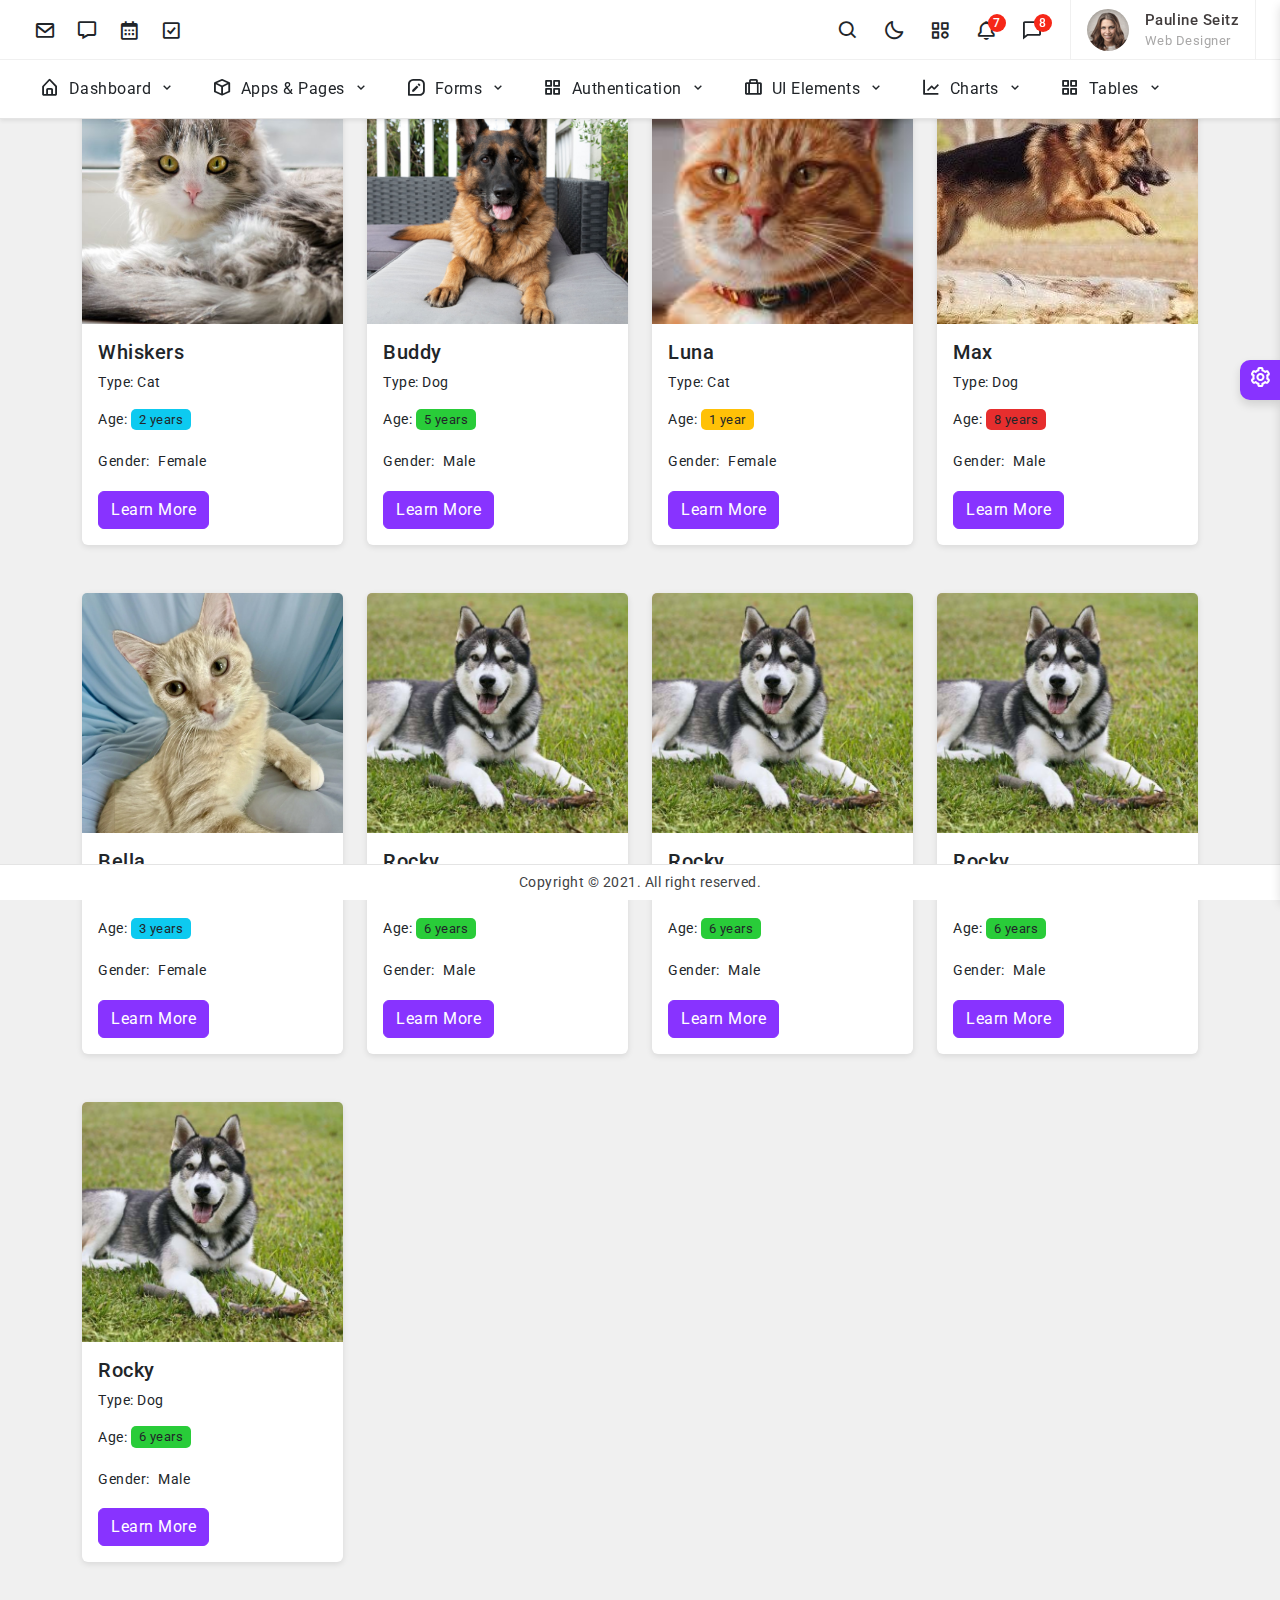
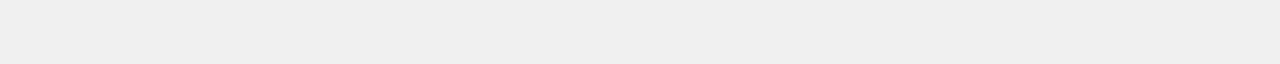
==== commit f4695f8b: "Updated" ====
--- a/PetShelter/index.html
+++ b/PetShelter/index.html
@@ -13,6 +13,7 @@
 	<link href="assets/plugins/perfect-scrollbar/css/perfect-scrollbar.css" rel="stylesheet" />
 	<link href="assets/plugins/highcharts/css/highcharts.css" rel="stylesheet" />
 	<link href="assets/plugins/vectormap/jquery-jvectormap-2.0.2.css" rel="stylesheet" />
+	<link href="assets/plugins/metismenu/css/metisMenu.min.css" rel="stylesheet" />
 	<!-- loader-->
 	<link href="assets/css/pace.min.css" rel="stylesheet" />
 	<script src="assets/js/pace.min.js"></script>
@@ -26,7 +27,27 @@
 	<link rel="stylesheet" href="assets/css/dark-theme.css" />
 	<link rel="stylesheet" href="assets/css/semi-dark.css" />
 	<link rel="stylesheet" href="assets/css/header-colors.css" />
-	<title>Synadmin – Bootstrap5 Admin Template</title>
+	<title>Pet Shelter</title>
+    <link rel="stylesheet" href="https://cdn.jsdelivr.net/npm/boxicons@2.1.4/css/boxicons.min.css">
+
+
+    <style>
+        .pet-card img {
+            height: 240px; 
+            object-fit: cover;
+        }
+
+        .gender-icon {
+            font-size: 1.2rem;
+            margin-right: 5px;
+        }
+
+        .age-label {
+            padding: 0.2rem 0.5rem;
+            border-radius: 5px;
+            font-size: 0.8rem;
+        }
+    </style>
 </head>
 
 <body>
@@ -43,7 +64,7 @@
 								<img src="assets/images/logo-icon.png" class="logo-icon" alt="logo icon">
 							</div>
 							<div class="">
-								<h4 class="logo-text">Synadmin</h4>
+								<h4 class="logo-text">Adopt A Pet!</h4>
 							</div>
 						</div>
 						<div class="mobile-toggle-menu d-block d-lg-none" data-bs-toggle="offcanvas" data-bs-target="#offcanvasNavbar"><i class='bx bx-menu'></i></div>
@@ -626,385 +647,124 @@
 		<!--start page wrapper -->
 		<div class="page-wrapper">
 			<div class="page-content">
-
-             <div class="dash-wrapper dash-header">
-                 <div class="row row-cols-1 row-cols-md-2 row-cols-xl-4 row-cols-xxl-5">
-					 <div class="col border-end border-light-2">
-						 <div class="card bg-transparent shadow-none mb-0">
-							 <div class="card-body text-center">
-                                <p class="mb-1 text-white">Sessions</p>  
-								<h3 class="mb-3 text-white">876</h3>
-								<p class="font-13 text-white"><span class="text-success"><i class="lni lni-arrow-up"></i>2.1%</span> vs last 7 days</p>
-								<div id="chart1"></div>
-							 </div>
-						 </div>
-					 </div>
-					 <div class="col border-end border-light-2">
-						<div class="card bg-transparent shadow-none mb-0">
-							<div class="card-body text-center">
-							   <p class="mb-1 text-white">Total Users</p>  
-							   <h3 class="mb-3 text-white">4.5M</h3>
-							   <p class="font-13 text-white"><span class="text-success"><i class="lni lni-arrow-up"></i> 4.2% </span> last 7 days</p>
-							   <div id="chart2"></div>
-							</div>
-						</div>
-					</div>
-					<div class="col border-end border-light-2">
-						<div class="card bg-transparent shadow-none mb-0">
-							<div class="card-body text-center">
-							   <p class="mb-1 text-white">Page Views</p>  
-							   <h3 class="mb-3 text-white">64,835</h3>
-							   <p class="font-13 text-white"><span class="text-danger"><i class="lni lni-arrow-down"></i> 3.6%</span> vs last 7 days</p>
-							   <div id="chart3"></div>
-							</div>
-						</div>
-					</div>
-					<div class="col border-end border-light-2">
-						<div class="card bg-transparent shadow-none mb-0">
-							<div class="card-body text-center">
-							   <p class="mb-1 text-white">Bounce Rate</p>  
-							   <h3 class="mb-3 text-white">42.68%</h3>
-							   <p class="font-13 text-white"><span class="text-success"><i class="lni lni-arrow-up"></i> 2.5%</span> vs last 7 days</p>
-							   <div id="chart4"></div>
-							</div>
-						</div>
-					</div>
-					<div class="col">
-						<div class="card bg-transparent shadow-none mb-0">
-							<div class="card-body text-center">
-							   <p class="mb-1 text-white">Avg. Session Duration</p>  
-							   <h3 class="mb-3 text-white">00:04:60</h3>
-							   <p class="font-13 text-white"><span class="text-danger"><i class="lni lni-arrow-down"></i> 5.2%</span> vs last 7 days</p>
-							   <div id="chart5"></div>
-							</div>
-						</div>
-					</div>
-				 </div><!--end row-->
-			 </div>
-
-			  <div class="row row-cols-1 row-cols-xl-2">
-				<div class="col d-flex">
-					<div class="card radius-10 w-100">
-						<div class="card-body">
-							<div class="d-flex align-items-center">
-								<div>
-									<h6 class="mb-0">Sales Overview</h6>
-								</div>
-								  <div class="dropdown ms-auto">
-										<button class="btn btn-white btn-sm radius-10 dropdown-toggle" type="button" id="dropdownMenuButton" data-bs-toggle="dropdown" aria-expanded="false">
-											This Month
-										</button>
-										<ul class="dropdown-menu" aria-labelledby="dropdownMenuButton">
-											<li><a class="dropdown-item" href="#">This Week</a></li>
-											<li><a class="dropdown-item" href="#">This Month</a></li>
-											<li><a class="dropdown-item" href="#">This Year</a></li>
-										</ul>
-									</div>
-							</div>
-						  <div id="chart6"></div>
-						</div>
-					</div>
-				</div>
-				<div class="col d-flex">
-					<div class="card radius-10 w-100">
-						<div class="card-body">
-							<div class="d-flex align-items-center">
-								<div>
-									<h6 class="mb-0">Visitor Status</h6>
-								</div>
-								<div class="d-flex align-items-center ms-auto font-13 gap-2">
-									<span class="border px-1 rounded cursor-pointer"><i class='bx bxs-circle text-primary me-1'></i>New Visitor</span>
-									<span class="border px-1 rounded cursor-pointer"><i class='bx bxs-circle text-sky-light me-1'></i>Old Visitor</span>
-								</div>
-							</div>
-						  <div id="chart7"></div>
-						</div>
-					</div>
-				</div>
-			  </div><!--end row-->
-
-			  <div class="row">
-				  <div class="col-12 col-lg-8 d-flex">
-                     <div class="card radius-10 w-100">
-						 <div class="card-body">
-							<div class="d-flex align-items-center">
-								<div>
-									<h6 class="mb-0">Geographic</h6>
-								</div>
-								<div class="font-22 ms-auto"><i class="bx bx-dots-horizontal-rounded"></i>
-								</div>
-							</div>
-                            <div class="" id="geographic-map"></div>
-						 </div>
-					 </div>
-				  </div>
-				  <div class="col-12 col-lg-4 d-flex">
-					<div class="card radius-10 w-100">
-						<div class="card-body">
-							<div class="d-flex align-items-center">
-								<div>
-									<h6 class="mb-0">Impressions By Country</h6>
-								</div>
-								<div class="font-22 ms-auto"><i class="bx bx-dots-horizontal-rounded"></i>
-								</div>
-							</div>
-						</div>
-						<div class="dashboard-top-countries mb-3 p-3">
-
-							<div class="row mb-4">
-								<div class="col-2">
-									<img src="assets/images/icons/united-states.png" width="42" alt="">
-								</div>
-								<div class="col">
-									<p class="mb-2">United States <strong class="float-end">445,85</strong></p>
-									<div class="progress radius-10" style="height:6px;">
-										<div class="progress-bar bg-gradient-blues" role="progressbar" style="width: 86%"></div>
-									</div>
-								</div>
-							</div>
-							<div class="row mb-4">
-								<div class="col-2">
-									<img src="assets/images/icons/germany.png" width="42" alt="">
-								</div>
-								<div class="col">
-									<p class="mb-2">Germany <strong class="float-end">683,46</strong></p>
-									<div class="progress radius-10" style="height:6px;">
-										<div class="progress-bar bg-gradient-cosmic" role="progressbar" style="width: 66%"></div>
-									</div>
-								</div>
-							</div>
-							<div class="row mb-4">
-								<div class="col-2">
-									<img src="assets/images/icons/canada.png" width="42" alt="">
-								</div>
-								<div class="col">
-									<p class="mb-2">Canada <strong class="float-end">982,43</strong></p>
-									<div class="progress radius-10" style="height:6px;">
-										<div class="progress-bar bg-gradient-burning" role="progressbar" style="width: 56%"></div>
-									</div>
-								</div>
-							</div>
-							<div class="row mb-4">
-								<div class="col-2">
-									<img src="assets/images/icons/india.png" width="42" alt="">
-								</div>
-								<div class="col">
-									<p class="mb-2">India <strong class="float-end">852,35</strong></p>
-									<div class="progress radius-10" style="height:6px;">
-										<div class="progress-bar bg-gradient-lush" role="progressbar" style="width: 45%"></div>
-									</div>
-								</div>
-							</div>
-							<div class="row mb-4">
-								<div class="col-2">
-									<img src="assets/images/icons/netherlands.png" width="42" alt="">
-								</div>
-								<div class="col">
-									<p class="mb-2">Netherlands <strong class="float-end">785,24</strong></p>
-									<div class="progress radius-10" style="height:6px;">
-										<div class="progress-bar bg-gradient-kyoto" role="progressbar" style="width: 38%"></div>
-									</div>
-								</div>
-							</div>
-							<div class="row mb-0">
-								<div class="col-2">
-									<img src="assets/images/icons/malaysia.png" width="42" alt="">
-								</div>
-								<div class="col">
-									<p class="mb-2">Malaysia <strong class="float-end">387,56</strong></p>
-									<div class="progress radius-10" style="height:6px;">
-										<div class="progress-bar bg-gradient-moonlit" role="progressbar" style="width: 28%"></div>
-									</div>
-								</div>
-							</div>
-
-						</div>
-					</div>
-				 </div>
-			  </div><!--end row-->
-
-			  <div class="row row-cols-1 row-cols-lg-2 row-cols-xl-3">
-				<div class="col-12 col-lg-4  d-flex">
-				  <div class="card radius-10 p-0 w-100 bg-transparent shadow-none">
-					<div class="card radius-10">
-						<div class="card-body">
-							<div class="d-flex align-items-center">
-								<div>
-									<p class="mb-0">New Sessions</p>
-									<h5 class="mb-0">54.6%</h5>
-								</div>
-								<div class="widgets-icons bg-light-primary text-primary ms-auto"><i class="bx bxs-cookie"></i></div>
-							</div>
-							<div id="chart8"></div>
-						</div>
-					</div>
-					<div class="card radius-10">
-						<div class="card-body">
-							<div class="d-flex align-items-center">
-								<div>
-									<p class="mb-0">Average Pages</p>
-									<h5 class="mb-0">38.5%</h5>
-								</div>
-								<div class="widgets-icons bg-light-danger text-danger ms-auto"><i class="bx bxs-bookmark-alt-plus"></i></div>
-							</div>
-							<div id="chart9"></div>
-						</div>
-					</div>
-					<div class="card radius-10 mb-0">
-						<div class="card-body">
-							<div class="d-flex align-items-center">
-								<div>
-									<p class="mb-0">Cloud Download</p>
-									<h5 class="mb-0">24.5K</h5>
-								</div>
-								<div class="widgets-icons bg-light-success text-success ms-auto"><i class="bx bxs-cloud-download"></i></div>
-							</div>
-							<div id="chart10"></div>
-						</div>
-					</div>
-				 </div>
-				</div>
-				 <div class="col-12 col-lg-4  d-flex">
-					<div class="card radius-10 w-100">
-						<div class="card-body">
-							<div class="d-flex align-items-center">
-								<div>
-									<h6 class="mb-0">Goal Statistics</h6>
-								</div>
-								<div class="font-22 ms-auto"><i class="bx bx-dots-horizontal-rounded"></i>
-								</div>
-							</div>
-							<div id="chart11"></div>
-							 <div class="row align-items-center py-2">
-								 <div class="col-auto">
-                                    <p class="mb-0">Sales</p>
-								 </div>
-								 <div class="col-auto">
-									<p class="mb-0">1580</p>
-								</div>
-								<div class="col-auto">
-									<p class="mb-0">875</p>
-								</div>
-								<div class="col">
-									<div class="progress radius-10 mb-0" style="height:6px;">
-										<div class="progress-bar bg-primary" role="progressbar" style="width: 85%"></div>
-									</div>
-								</div>
-							 </div><!--end row-->
-
-							 <div class="row align-items-center py-2">
-								<div class="col-auto">
-								   <p class="mb-0">Users</p>
-								</div>
-								<div class="col-auto">
-								   <p class="mb-0">1852</p>
-							   </div>
-							   <div class="col-auto">
-								   <p class="mb-0">356</p>
-							   </div>
-							   <div class="col">
-								   <div class="progress radius-10 mb-0" style="height:6px;">
-									   <div class="progress-bar bg-danger" role="progressbar" style="width: 65%"></div>
-								   </div>
-							   </div>
-							</div><!--end row-->
-							
-							<div class="row align-items-center py-2">
-								<div class="col-auto">
-								   <p class="mb-0">Visits</p>
-								</div>
-								<div class="col-auto">
-								   <p class="mb-0">1280</p>
-							   </div>
-							   <div class="col-auto">
-								   <p class="mb-0">867</p>
-							   </div>
-							   <div class="col">
-								   <div class="progress radius-10 mb-0" style="height:6px;">
-									   <div class="progress-bar bg-success" role="progressbar" style="width: 45%"></div>
-								   </div>
-							   </div>
-							</div><!--end row-->
-						</div>
-					</div>
-				  </div>
-				  <div class="col-12 col-lg-4 d-flex">
-					<div class="card radius-10 p-0 w-100 p-3">
-					 <div class="card radius-10 shadow-none bg-transparent border">
-						<div class="card-body">
-							<div class="d-flex align-items-center justify-content-center justify-content-lg-start">
-								<div id="chart12"></div>
-                                <div class="">
-									<p class="mb-0 d-flex align-items-center"><i class='bx bx-male text-danger fs-4'></i><span class="mx-2">Male</span><span>65%</span></p>
-									<p class="mb-0 d-flex align-items-center"><i class='bx bx-female text-primary fs-4'></i><span class="mx-2">Male</span><span>35%</span></p>
-								</div>
-							</div>
-						</div>
-					</div>
-					<div class="card radius-10 mb-0 shadow-none bg-transparent mb-0 border">
-						<div class="card-body">
-							<div class="d-flex align-items-center mb-4">
-								<div>
-									<h6 class="mb-0">Device Type</h6>
-								</div>
-								<div class="font-22 ms-auto"><i class="bx bx-dots-horizontal-rounded"></i>
-								</div>
-							</div>
-							<div class="row row-cols-3 g-3">
-								<div class="col">
-									<div class="d-flex gap-2">
-										<h4 class="mb-1 d-flex">61 <span class="align-self-start fs-6">%</span></h4>
-										<p class="mb-0 align-self-center text-success">(+8.4%)</p>
-									</div>
-									<p class="mb-0 d-flex align-items-center"><i class='bx bxs-circle text-info fs-6'></i><span class="mx-2">Android</span></p>
-								</div>
-								<div class="col">
-									<div class="d-flex gap-2">
-										<h4 class="mb-1 d-flex">28 <span class="align-self-start fs-6">%</span></h4>
-										<p class="mb-0 align-self-center text-danger">(-1.9%)</p>
-									</div>
-									<p class="mb-0 d-flex align-items-center"><i class='bx bxs-circle text-success fs-6'></i><span class="mx-2">iOS</span></p>
-								</div>
-								<div class="col">
-									<div class="d-flex gap-2">
-										<h4 class="mb-1 d-flex">11 <span class="align-self-start fs-6">%</span></h4>
-										<p class="mb-0 align-self-center text-success">(+6.8%)</p>
-									</div>
-									<p class="mb-0 d-flex align-items-center"><i class='bx bxs-circle text-warning fs-6'></i><span class="mx-2">Other</span></p>
-								</div>
-							</div>
-
-							<div class="progress radius-10 mt-4" style="height: 10px">
-								<div class="progress-bar bg-info" role="progressbar" style="width: 45%" aria-valuenow="15" aria-valuemin="0" aria-valuemax="100"></div>
-								<div class="progress-bar bg-success" role="progressbar" style="width: 30%" aria-valuenow="30" aria-valuemin="0" aria-valuemax="100"></div>
-								<div class="progress-bar bg-warning" role="progressbar" style="width: 25%" aria-valuenow="20" aria-valuemin="0" aria-valuemax="100"></div>
-							</div>
-							
-						</div>
-					</div>
-				   </div>
-				  </div>
-			  </div><!--end row-->
-
-			  <div class="row">
-				  <div class="col-12 col-lg-6">
-					  <div class="card radius-10">
-						  <div class="card-body">
-							<div id="chart13"></div>
-						  </div>
-					  </div>
-				  </div>
-				  <div class="col-12 col-lg-6">
-					<div class="card radius-10">
-						<div class="card-body">
-							<div id="chart14"></div>
-						  </div>
-					</div>
-				</div>
-			  </div><!--end row-->
+                <div class="container">
+                    <div class="row">
+                        <div class="col-md-3 mb-4">
+                            <div class="card pet-card">
+                                <img src="images/whiskers.jpg" class="card-img-top" alt="Cat 1">
+                                <div class="card-body">
+                                    <h5 class="card-title">Whiskers</h5>
+                                    <p class="card-text">Type: Cat</p>
+                                    <p class="card-text">Age: <span class="age-label bg-info">2 years</span></p>
+                                    <p class="card-text">Gender: <i class="fas fa-female gender-icon" style="color:pink;"></i> Female</p>
+                                    <a href="whiskersinfo.html" class="btn btn-primary">Learn More</a>
+                                </div>
+                            </div>
+                        </div>
+                        <div class="col-md-3 mb-4">
+                            <div class="card pet-card">
+                                <img src="images/buddy.jpg" class="card-img-top" alt="Dog 1">
+                                <div class="card-body">
+                                    <h5 class="card-title">Buddy</h5>
+                                    <p class="card-text">Type: Dog</p>
+                                    <p class="card-text">Age: <span class="age-label bg-success">5 years</span></p>
+                                    <p class="card-text">Gender: <i class="fas fa-male gender-icon" style="color:blue;"></i> Male</p>
+                                    <a href="buddyinfo.html" class="btn btn-primary">Learn More</a>
+                                </div>
+                            </div>
+                        </div>
+                        <div class="col-md-3 mb-4">
+                            <div class="card pet-card">
+                                <img src="images/luna.jpg" class="card-img-top" alt="Cat 2">
+                                <div class="card-body">
+                                    <h5 class="card-title">Luna</h5>
+                                    <p class="card-text">Type: Cat</p>
+                                    <p class="card-text">Age: <span class="age-label bg-warning">1 year</span></p>
+                                    <p class="card-text">Gender: <i class="fas fa-female gender-icon" style="color:pink;"></i> Female</p>
+                                    <a href="lunainfo.html" class="btn btn-primary">Learn More</a>
+                                </div>
+                            </div>
+                        </div>
+                        <div class="col-md-3 mb-4">
+                            <div class="card pet-card">
+                                <img src="images/max.jpeg" class="card-img-top" alt="Dog 2">
+                                <div class="card-body">
+                                    <h5 class="card-title">Max</h5>
+                                    <p class="card-text">Type: Dog</p>
+                                    <p class="card-text">Age: <span class="age-label bg-danger">8 years</span></p>
+                                    <p class="card-text">Gender: <i class="fas fa-male gender-icon" style="color:blue;"></i> Male</p>
+                                    <a href="maxinfo.html" class="btn btn-primary">Learn More</a>
+                                </div>
+                            </div>
+                        </div>
+                        <div class="col-md-3 mb-4">
+                            <div class="card pet-card">
+                                <img src="images/bella.jpg" class="card-img-top" alt="Cat 3">
+                                <div class="card-body">
+                                    <h5 class="card-title">Bella</h5>
+                                    <p class="card-text">Type: Cat</p>
+                                    <p class="card-text">Age: <span class="age-label bg-info">3 years</span></p>
+                                    <p class="card-text">Gender: <i class="fas fa-female gender-icon" style="color:pink;"></i> Female</p>
+                                    <a href="bellainfo.html" class="btn btn-primary">Learn More</a>
+                                </div>
+                            </div>
+                        </div>
+                        <div class="col-md-3 mb-4">
+                            <div class="card pet-card">
+                                <img src="images/rocky.jpg" class="card-img-top" alt="Dog 3">
+                                <div class="card-body">
+                                    <h5 class="card-title">Rocky</h5>
+                                    <p class="card-text">Type: Dog</p>
+                                    <p class="card-text">Age: <span class="age-label bg-success">6 years</span></p>
+                                    <p class="card-text">Gender: <i class="fas fa-male gender-icon" style="color:blue;"></i> Male</p>
+                                    <a href="rockyinfo.html" class="btn btn-primary">Learn More</a>
+                                </div>
+                            </div>
+                        </div>
+                        <div class="col-md-3 mb-4">
+                            <div class="card pet-card">
+                                <img src="images/rocky.jpg" class="card-img-top" alt="Dog 3">
+                                <div class="card-body">
+                                    <h5 class="card-title">Rocky</h5>
+                                    <p class="card-text">Type: Dog</p>
+                                    <p class="card-text">Age: <span class="age-label bg-success">6 years</span></p>
+                                    <p class="card-text">Gender: <i class="fas fa-male gender-icon" style="color:blue;"></i> Male</p>
+                                    <a href="rockyinfo.html" class="btn btn-primary">Learn More</a>
+                                </div>
+                            </div>
+                        </div>
+                        <div class="col-md-3 mb-4">
+                            <div class="card pet-card">
+                                <img src="images/rocky.jpg" class="card-img-top" alt="Dog 3">
+                                <div class="card-body">
+                                    <h5 class="card-title">Rocky</h5>
+                                    <p class="card-text">Type: Dog</p>
+                                    <p class="card-text">Age: <span class="age-label bg-success">6 years</span></p>
+                                    <p class="card-text">Gender: <i class="fas fa-male gender-icon" style="color:blue;"></i> Male</p>
+                                    <a href="rockyinfo.html" class="btn btn-primary">Learn More</a>
+                                </div>
+                            </div>
+                        </div>
+                        <div class="col-md-3 mb-4">
+                            <div class="card pet-card">
+                                <img src="images/rocky.jpg" class="card-img-top" alt="Dog 3">
+                                <div class="card-body">
+                                    <h5 class="card-title">Rocky</h5>
+                                    <p class="card-text">Type: Dog</p>
+                                    <p class="card-text">Age: <span class="age-label bg-success">6 years</span></p>
+                                    <p class="card-text">Gender: <i class="fas fa-male gender-icon" style="color:blue;"></i> Male</p>
+                                    <a href="rockyinfo.html" class="btn btn-primary">Learn More</a>
+                                </div>
+                            </div>
+                        </div>
+                    </div>
+                </div>
 			</div>
 		</div>
 		<!--end page wrapper -->
+		<!--start overlay-->
+		<div class="overlay toggle-icon"></div>
+		<!--end overlay-->
 		<!--Start Back To Top Button--> <a href="javaScript:;" class="back-to-top"><i class='bx bxs-up-arrow-alt'></i></a>
 		<!--End Back To Top Button-->
 		<footer class="page-footer">
@@ -1082,6 +842,7 @@
 	<!--plugins-->
 	<script src="assets/js/jquery.min.js"></script>
 	<script src="assets/plugins/simplebar/js/simplebar.min.js"></script>
+	<script src="assets/plugins/metismenu/js/metisMenu.min.js"></script>
 	<script src="assets/plugins/perfect-scrollbar/js/perfect-scrollbar.js"></script>
 	<script src="assets/plugins/vectormap/jquery-jvectormap-2.0.2.min.js"></script>
 	<script src="assets/plugins/vectormap/jquery-jvectormap-world-mill-en.js"></script>
@@ -1091,12 +852,14 @@
 	<script src="assets/plugins/highcharts/js/export-data.js"></script>
 	<script src="assets/plugins/highcharts/js/accessibility.js"></script>
 	<script src="assets/plugins/apexcharts-bundle/js/apexcharts.min.js"></script>
-    <script>
-		new PerfectScrollbar('.dashboard-top-countries');
-	</script>
-	<script src="assets/js/index.js"></script>
+	<script src="assets/js/index2.js"></script>
 	<!--app JS-->
 	<script src="assets/js/app.js"></script>
+	<script>
+		new PerfectScrollbar('.customers-list');
+		new PerfectScrollbar('.store-metrics');
+		new PerfectScrollbar('.product-list');
+	</script>
 </body>
 
 </html>--- a/PetShelter/assets/plugins/metismenu/css/metisMenu.min.css
+++ b/PetShelter/assets/plugins/metismenu/css/metisMenu.min.css
@@ -0,0 +1,8 @@
+/*!
+* metismenu https://github.com/onokumus/metismenu#readme
+* A jQuery menu plugin
+* @version 3.0.6
+* @author Osman Nuri Okumus <onokumus@gmail.com> (https://github.com/onokumus)
+* @license: MIT 
+*/.metismenu .arrow{float:right;line-height:1.42857}[dir=rtl] .metismenu .arrow{float:left}.metismenu .glyphicon.arrow:before{content:"\e079"}.metismenu .mm-active>a>.glyphicon.arrow:before{content:"\e114"}.metismenu .fa.arrow:before{content:"\f104"}.metismenu .mm-active>a>.fa.arrow:before{content:"\f107"}.metismenu .ion.arrow:before{content:"\f3d2"}.metismenu .mm-active>a>.ion.arrow:before{content:"\f3d0"}.metismenu .plus-times{float:right}[dir=rtl] .metismenu .plus-times{float:left}.metismenu .fa.plus-times:before{content:"\f067"}.metismenu .mm-active>a>.fa.plus-times{transform:rotate(45deg)}.metismenu .plus-minus{float:right}[dir=rtl] .metismenu .plus-minus{float:left}.metismenu .fa.plus-minus:before{content:"\f067"}.metismenu .mm-active>a>.fa.plus-minus:before{content:"\f068"}.metismenu .mm-collapse:not(.mm-show){display:none}.metismenu .mm-collapsing{position:relative;height:0;overflow:hidden;transition-timing-function:ease;transition-duration:.35s;transition-property:height,visibility}.metismenu .has-arrow{position:relative}.metismenu .has-arrow:after{position:absolute;content:"";width:.5em;height:.5em;border-style:solid;border-width:1px 0 0 1px;border-color:initial;right:1em;transform:rotate(-45deg) translateY(-50%);transform-origin:top;top:50%;transition:all .3s ease-out}[dir=rtl] .metismenu .has-arrow:after{right:auto;left:1em;transform:rotate(135deg) translateY(-50%)}.metismenu .has-arrow[aria-expanded=true]:after,.metismenu .mm-active>.has-arrow:after{transform:rotate(-135deg) translateY(-50%)}[dir=rtl] .metismenu .has-arrow[aria-expanded=true]:after,[dir=rtl] .metismenu .mm-active>.has-arrow:after{transform:rotate(225deg) translateY(-50%)}
+/*# sourceMappingURL=metisMenu.min.css.map */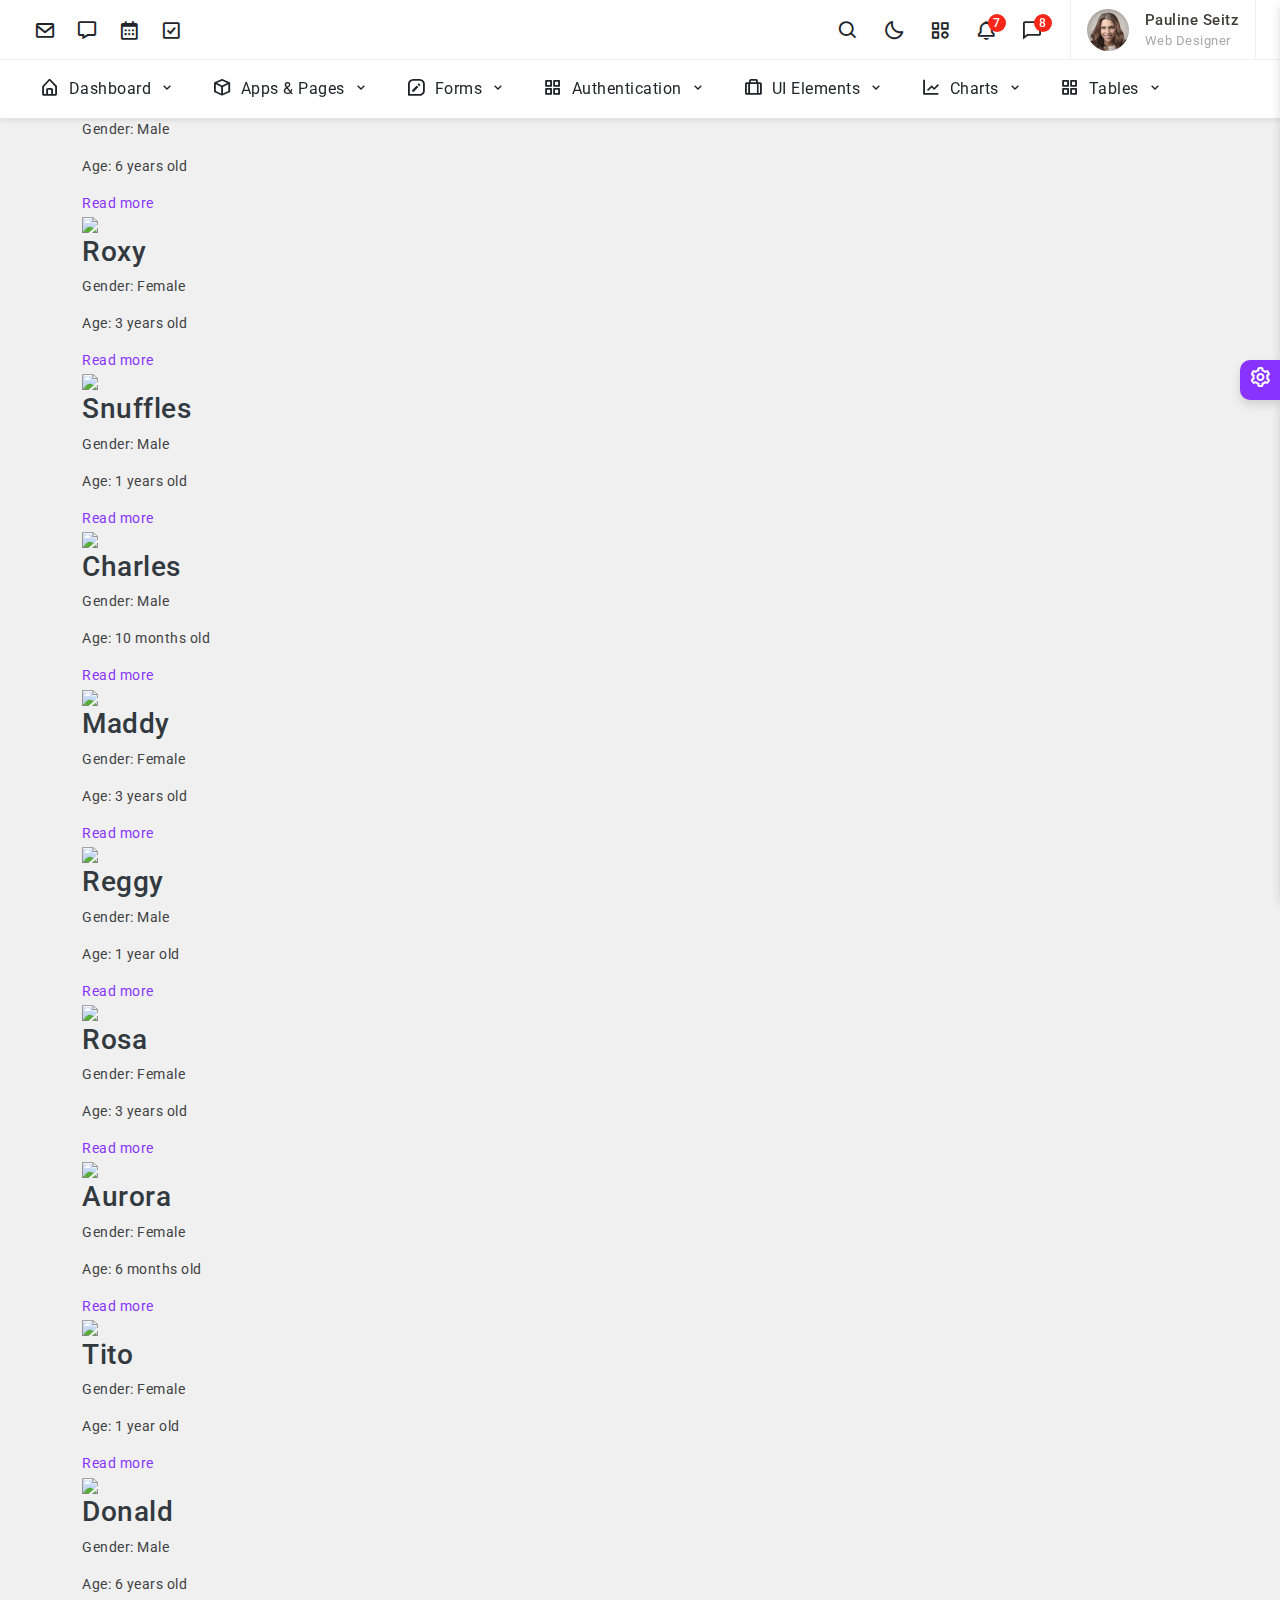
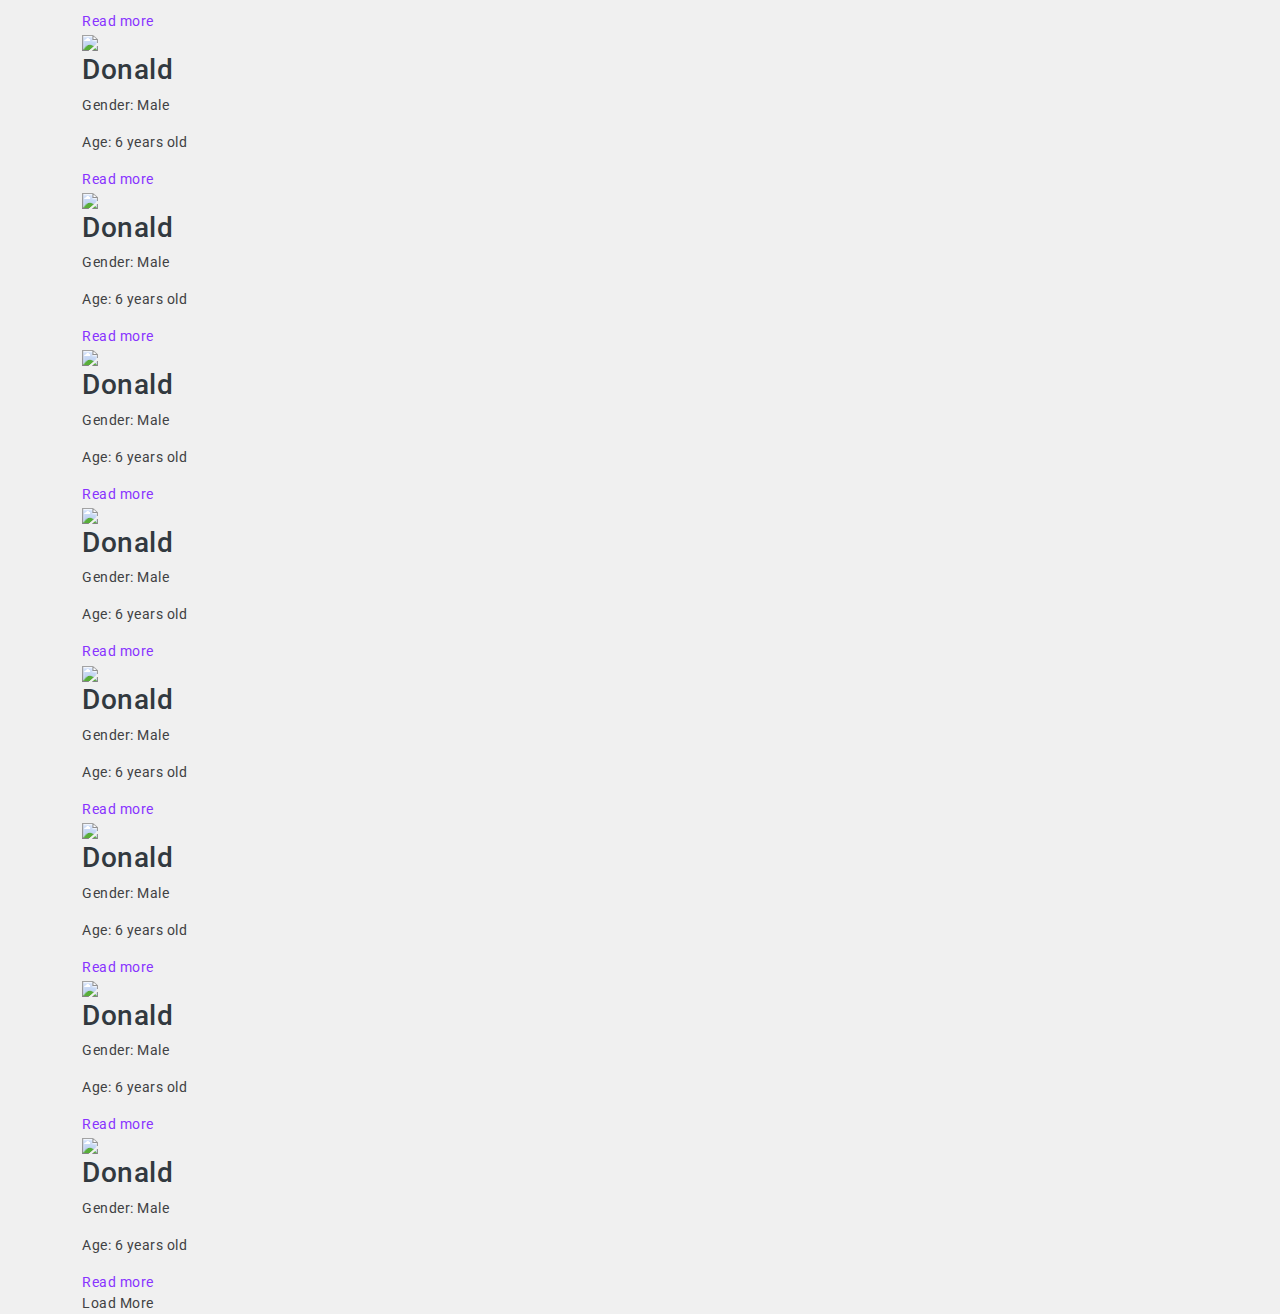
==== commit 4e4562cf: "Updated Pages" ====
--- a/PetShelter/index.html
+++ b/PetShelter/index.html
@@ -645,132 +645,243 @@
 		   </div>
 		   <!--end header wrapper-->
 		<!--start page wrapper -->
-		<div class="page-wrapper">
-			<div class="page-content">
-                <div class="container">
-                    <div class="row">
-                        <div class="col-md-3 mb-4">
-                            <div class="card pet-card">
-                                <img src="images/whiskers.jpg" class="card-img-top" alt="Cat 1">
-                                <div class="card-body">
-                                    <h5 class="card-title">Whiskers</h5>
-                                    <p class="card-text">Type: Cat</p>
-                                    <p class="card-text">Age: <span class="age-label bg-info">2 years</span></p>
-                                    <p class="card-text">Gender: <i class="fas fa-female gender-icon" style="color:pink;"></i> Female</p>
-                                    <a href="whiskersinfo.html" class="btn btn-primary">Learn More</a>
-                                </div>
-                            </div>
-                        </div>
-                        <div class="col-md-3 mb-4">
-                            <div class="card pet-card">
-                                <img src="images/buddy.jpg" class="card-img-top" alt="Dog 1">
-                                <div class="card-body">
-                                    <h5 class="card-title">Buddy</h5>
-                                    <p class="card-text">Type: Dog</p>
-                                    <p class="card-text">Age: <span class="age-label bg-success">5 years</span></p>
-                                    <p class="card-text">Gender: <i class="fas fa-male gender-icon" style="color:blue;"></i> Male</p>
-                                    <a href="buddyinfo.html" class="btn btn-primary">Learn More</a>
-                                </div>
-                            </div>
-                        </div>
-                        <div class="col-md-3 mb-4">
-                            <div class="card pet-card">
-                                <img src="images/luna.jpg" class="card-img-top" alt="Cat 2">
-                                <div class="card-body">
-                                    <h5 class="card-title">Luna</h5>
-                                    <p class="card-text">Type: Cat</p>
-                                    <p class="card-text">Age: <span class="age-label bg-warning">1 year</span></p>
-                                    <p class="card-text">Gender: <i class="fas fa-female gender-icon" style="color:pink;"></i> Female</p>
-                                    <a href="lunainfo.html" class="btn btn-primary">Learn More</a>
-                                </div>
-                            </div>
-                        </div>
-                        <div class="col-md-3 mb-4">
-                            <div class="card pet-card">
-                                <img src="images/max.jpeg" class="card-img-top" alt="Dog 2">
-                                <div class="card-body">
-                                    <h5 class="card-title">Max</h5>
-                                    <p class="card-text">Type: Dog</p>
-                                    <p class="card-text">Age: <span class="age-label bg-danger">8 years</span></p>
-                                    <p class="card-text">Gender: <i class="fas fa-male gender-icon" style="color:blue;"></i> Male</p>
-                                    <a href="maxinfo.html" class="btn btn-primary">Learn More</a>
-                                </div>
-                            </div>
-                        </div>
-                        <div class="col-md-3 mb-4">
-                            <div class="card pet-card">
-                                <img src="images/bella.jpg" class="card-img-top" alt="Cat 3">
-                                <div class="card-body">
-                                    <h5 class="card-title">Bella</h5>
-                                    <p class="card-text">Type: Cat</p>
-                                    <p class="card-text">Age: <span class="age-label bg-info">3 years</span></p>
-                                    <p class="card-text">Gender: <i class="fas fa-female gender-icon" style="color:pink;"></i> Female</p>
-                                    <a href="bellainfo.html" class="btn btn-primary">Learn More</a>
-                                </div>
-                            </div>
-                        </div>
-                        <div class="col-md-3 mb-4">
-                            <div class="card pet-card">
-                                <img src="images/rocky.jpg" class="card-img-top" alt="Dog 3">
-                                <div class="card-body">
-                                    <h5 class="card-title">Rocky</h5>
-                                    <p class="card-text">Type: Dog</p>
-                                    <p class="card-text">Age: <span class="age-label bg-success">6 years</span></p>
-                                    <p class="card-text">Gender: <i class="fas fa-male gender-icon" style="color:blue;"></i> Male</p>
-                                    <a href="rockyinfo.html" class="btn btn-primary">Learn More</a>
-                                </div>
-                            </div>
-                        </div>
-                        <div class="col-md-3 mb-4">
-                            <div class="card pet-card">
-                                <img src="images/rocky.jpg" class="card-img-top" alt="Dog 3">
-                                <div class="card-body">
-                                    <h5 class="card-title">Rocky</h5>
-                                    <p class="card-text">Type: Dog</p>
-                                    <p class="card-text">Age: <span class="age-label bg-success">6 years</span></p>
-                                    <p class="card-text">Gender: <i class="fas fa-male gender-icon" style="color:blue;"></i> Male</p>
-                                    <a href="rockyinfo.html" class="btn btn-primary">Learn More</a>
-                                </div>
-                            </div>
-                        </div>
-                        <div class="col-md-3 mb-4">
-                            <div class="card pet-card">
-                                <img src="images/rocky.jpg" class="card-img-top" alt="Dog 3">
-                                <div class="card-body">
-                                    <h5 class="card-title">Rocky</h5>
-                                    <p class="card-text">Type: Dog</p>
-                                    <p class="card-text">Age: <span class="age-label bg-success">6 years</span></p>
-                                    <p class="card-text">Gender: <i class="fas fa-male gender-icon" style="color:blue;"></i> Male</p>
-                                    <a href="rockyinfo.html" class="btn btn-primary">Learn More</a>
-                                </div>
-                            </div>
-                        </div>
-                        <div class="col-md-3 mb-4">
-                            <div class="card pet-card">
-                                <img src="images/rocky.jpg" class="card-img-top" alt="Dog 3">
-                                <div class="card-body">
-                                    <h5 class="card-title">Rocky</h5>
-                                    <p class="card-text">Type: Dog</p>
-                                    <p class="card-text">Age: <span class="age-label bg-success">6 years</span></p>
-                                    <p class="card-text">Gender: <i class="fas fa-male gender-icon" style="color:blue;"></i> Male</p>
-                                    <a href="rockyinfo.html" class="btn btn-primary">Learn More</a>
-                                </div>
-                            </div>
-                        </div>
-                    </div>
-                </div>
+		<div class="container">
+		
+		<h1 class="heading">Dogs for adoption</h1>
+		
+		<div class="box-container">
+		
+			<div class="box">
+				<div class="image">
+					<img src="images/dog1.jpg">
+				</div>
+				<div class="content">
+					<h3>Donald</h3>
+					<p>Gender: Male</p>
+					<p>Age: 6 years old</p>
+					<a href="#" class="readbtn">Read more</a>
+				</div>
+			</div>
+			<div class="box">
+				<div class="image">
+					<img src="images/dog2.jpg">
+				</div>
+				<div class="content">
+					<h3>Roxy</h3>
+					<p>Gender: Female</p>
+					<p>Age: 3 years old</p>
+					<a href="#" class="readbtn">Read more</a>
+				</div>
+			</div>
+			<div class="box">
+				<div class="image">
+					<img src="images/dog3.jpg">
+				</div>
+				<div class="content">
+					<h3>Snuffles</h3>
+					<p>Gender: Male</p>
+					<p>Age: 1 years old</p>
+					<a href="#" class="readbtn">Read more</a>
+				</div>
+			</div>
+			<div class="box">
+				<div class="image">
+					<img src="images/dog4.jpg">
+				</div>
+				<div class="content">
+					<h3>Charles</h3>
+					<p>Gender: Male</p>
+					<p>Age: 10 months old</p>
+					<a href="#" class="readbtn">Read more</a>
+				</div>
+			</div>
+			<div class="box">
+				<div class="image">
+					<img src="images/cat1.jpg">
+				</div>
+				<div class="content">
+					<h3>Maddy</h3>
+					<p>Gender: Female</p>
+					<p>Age: 3 years old</p>
+					<a href="#" class="readbtn">Read more</a>
+				</div>
+			</div>
+			<div class="box">
+				<div class="image">
+					<img src="images/cat2.jpg">
+				</div>
+				<div class="content">
+					<h3>Reggy</h3>
+					<p>Gender: Male</p>
+					<p>Age: 1 year old</p>
+					<a href="#" class="readbtn">Read more</a>
+				</div>
+			</div>
+			<div class="box">
+				<div class="image">
+					<img src="images/cat3.jpg">
+				</div>
+				<div class="content">
+					<h3>Rosa</h3>
+					<p>Gender: Female</p>
+					<p>Age: 3 years old</p>
+					<a href="#" class="readbtn">Read more</a>
+				</div>
+			</div>
+			<div class="box">
+				<div class="image">
+					<img src="images/cat4.jpg">
+				</div>
+				<div class="content">
+					<h3>Aurora</h3>
+					<p>Gender: Female</p>
+					<p>Age: 6 months old</p>
+					<a href="#" class="readbtn">Read more</a>
+				</div>
+			</div>
+			<div class="box">
+				<div class="image">
+					<img src="images/cat5.jpg">
+				</div>
+				<div class="content">
+					<h3>Tito</h3>
+					<p>Gender: Female</p>
+					<p>Age: 1 year old</p>
+					<a href="#" class="readbtn">Read more</a>
+				</div>
+			</div>
+			<div class="box">
+				<div class="image">
+					<img src="images/dog1.jpg">
+				</div>
+				<div class="content">
+					<h3>Donald</h3>
+					<p>Gender: Male</p>
+					<p>Age: 6 years old</p>
+					<a href="#" class="readbtn">Read more</a>
+				</div>
+			</div>
+			<div class="box">
+				<div class="image">
+					<img src="images/dog1.jpg">
+				</div>
+				<div class="content">
+					<h3>Donald</h3>
+					<p>Gender: Male</p>
+					<p>Age: 6 years old</p>
+					<a href="#" class="readbtn">Read more</a>
+				</div>
+			</div>
+			<div class="box">
+				<div class="image">
+					<img src="images/dog1.jpg">
+				</div>
+				<div class="content">
+					<h3>Donald</h3>
+					<p>Gender: Male</p>
+					<p>Age: 6 years old</p>
+					<a href="#" class="readbtn">Read more</a>
+				</div>
+			</div>
+			<div class="box">
+				<div class="image">
+					<img src="images/dog1.jpg">
+				</div>
+				<div class="content">
+					<h3>Donald</h3>
+					<p>Gender: Male</p>
+					<p>Age: 6 years old</p>
+					<a href="#" class="readbtn">Read more</a>
+				</div>
+			</div>
+			<div class="box">
+				<div class="image">
+					<img src="images/dog1.jpg">
+				</div>
+				<div class="content">
+					<h3>Donald</h3>
+					<p>Gender: Male</p>
+					<p>Age: 6 years old</p>
+					<a href="#" class="readbtn">Read more</a>
+				</div>
+			</div>
+			<div class="box">
+				<div class="image">
+					<img src="images/dog1.jpg">
+				</div>
+				<div class="content">
+					<h3>Donald</h3>
+					<p>Gender: Male</p>
+					<p>Age: 6 years old</p>
+					<a href="#" class="readbtn">Read more</a>
+				</div>
+			</div>
+			<div class="box">
+				<div class="image">
+					<img src="images/dog1.jpg">
+				</div>
+				<div class="content">
+					<h3>Donald</h3>
+					<p>Gender: Male</p>
+					<p>Age: 6 years old</p>
+					<a href="#" class="readbtn">Read more</a>
+				</div>
+			</div>
+			<div class="box">
+				<div class="image">
+					<img src="images/dog1.jpg">
+				</div>
+				<div class="content">
+					<h3>Donald</h3>
+					<p>Gender: Male</p>
+					<p>Age: 6 years old</p>
+					<a href="#" class="readbtn">Read more</a>
+				</div>
+			</div>
+			<div class="box">
+				<div class="image">
+					<img src="images/dog1.jpg">
+				</div>
+				<div class="content">
+					<h3>Donald</h3>
+					<p>Gender: Male</p>
+					<p>Age: 6 years old</p>
+					<a href="#" class="readbtn">Read more</a>
+				</div>
 			</div>
 		</div>
+		
+		<div id="loadmore">Load More</div>
+		
+	</div>
+	
+	<script>
+	
+	let loadbtn = document.querySelector('#loadmore');
+	let currentItem = 9;
+	
+	loadbtn.onclick = () =>{
+		let box = [...document.querySelectorAll('.container .box-container .box')];
+		for (var i = currentItem; i < currentItem + 9; i++){
+			box[i].style.display = 'inline-block';
+		}
+		currentItem += 9;
+	
+	}
+	
+	</script>
+		
+		
+		
+		
 		<!--end page wrapper -->
 		<!--start overlay-->
 		<div class="overlay toggle-icon"></div>
 		<!--end overlay-->
 		<!--Start Back To Top Button--> <a href="javaScript:;" class="back-to-top"><i class='bx bxs-up-arrow-alt'></i></a>
 		<!--End Back To Top Button-->
-		<footer class="page-footer">
-			<p class="mb-0">Copyright © 2021. All right reserved.</p>
-		</footer>
 	</div>
+	
 	<!--end wrapper-->
 	<!--start switcher-->
 	<div class="switcher-wrapper">
